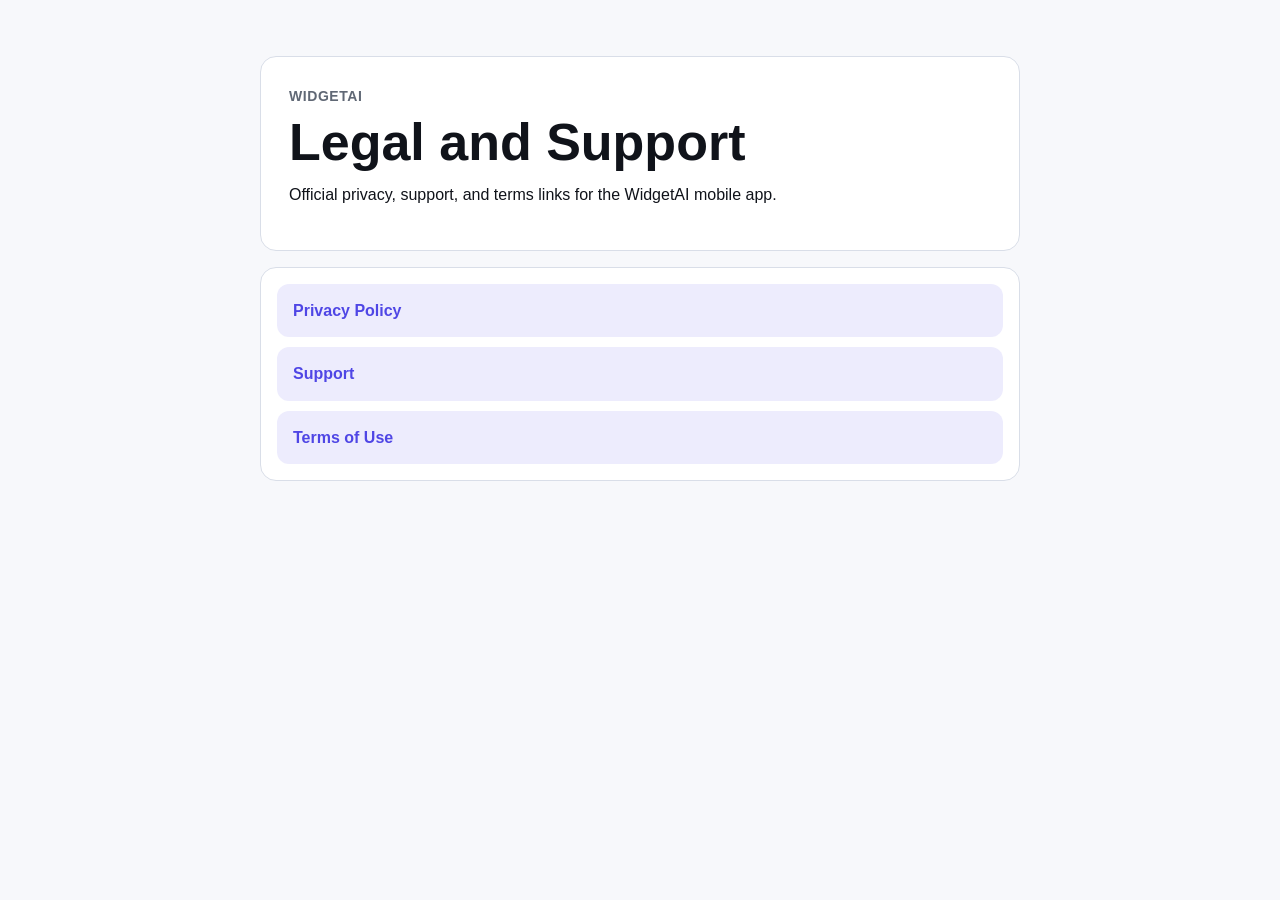
==== index.html @ e0d0bcb7 "Initial commit" ====
<!doctype html>
<html lang="en">
<head>
  <meta charset="utf-8">
  <meta name="viewport" content="width=device-width, initial-scale=1">
  <title>WidgetAI Legal</title>
  <link rel="stylesheet" href="styles.css">
</head>
<body>
  <main class="page">
    <section class="hero">
      <p class="eyebrow">WidgetAI</p>
      <h1>Legal and Support</h1>
      <p>Official privacy, support, and terms links for the WidgetAI mobile app.</p>
    </section>

    <nav class="links" aria-label="Legal pages">
      <a href="privacy.html">Privacy Policy</a>
      <a href="support.html">Support</a>
      <a href="terms.html">Terms of Use</a>
    </nav>
  </main>
</body>
</html>
---- styles.css ----
:root {
  color-scheme: light dark;
  --bg: #f7f8fb;
  --text: #10131a;
  --muted: #606875;
  --card: #ffffff;
  --line: #d9dee8;
  --accent: #4f46e5;
}

@media (prefers-color-scheme: dark) {
  :root {
    --bg: #0d1017;
    --text: #eef2ff;
    --muted: #a8b0c0;
    --card: #161b25;
    --line: #2a3140;
    --accent: #8b93ff;
  }
}

* {
  box-sizing: border-box;
}

body {
  margin: 0;
  background: var(--bg);
  color: var(--text);
  font-family: -apple-system, BlinkMacSystemFont, "Segoe UI", sans-serif;
  line-height: 1.6;
}

.page {
  width: min(760px, calc(100% - 32px));
  margin: 0 auto;
  padding: 56px 0;
}

.hero,
.links,
h2 + p {
  background: var(--card);
  border: 1px solid var(--line);
  border-radius: 16px;
}

.hero {
  padding: 28px;
}

.eyebrow,
.updated,
.back {
  color: var(--muted);
  font-size: 14px;
}

.eyebrow {
  margin: 0 0 8px;
  font-weight: 700;
  letter-spacing: .04em;
  text-transform: uppercase;
}

h1 {
  margin: 0 0 12px;
  font-size: clamp(32px, 6vw, 52px);
  line-height: 1.05;
}

h2 {
  margin: 28px 0 8px;
  font-size: 20px;
}

p {
  margin: 0 0 14px;
}

h2 + p {
  padding: 16px;
}

a {
  color: var(--accent);
  font-weight: 650;
}

.back {
  display: inline-block;
  margin-bottom: 24px;
  text-decoration: none;
}

.links {
  display: grid;
  gap: 10px;
  margin-top: 16px;
  padding: 16px;
}

.links a {
  display: block;
  padding: 14px 16px;
  border-radius: 12px;
  background: color-mix(in srgb, var(--accent) 10%, transparent);
  text-decoration: none;
}
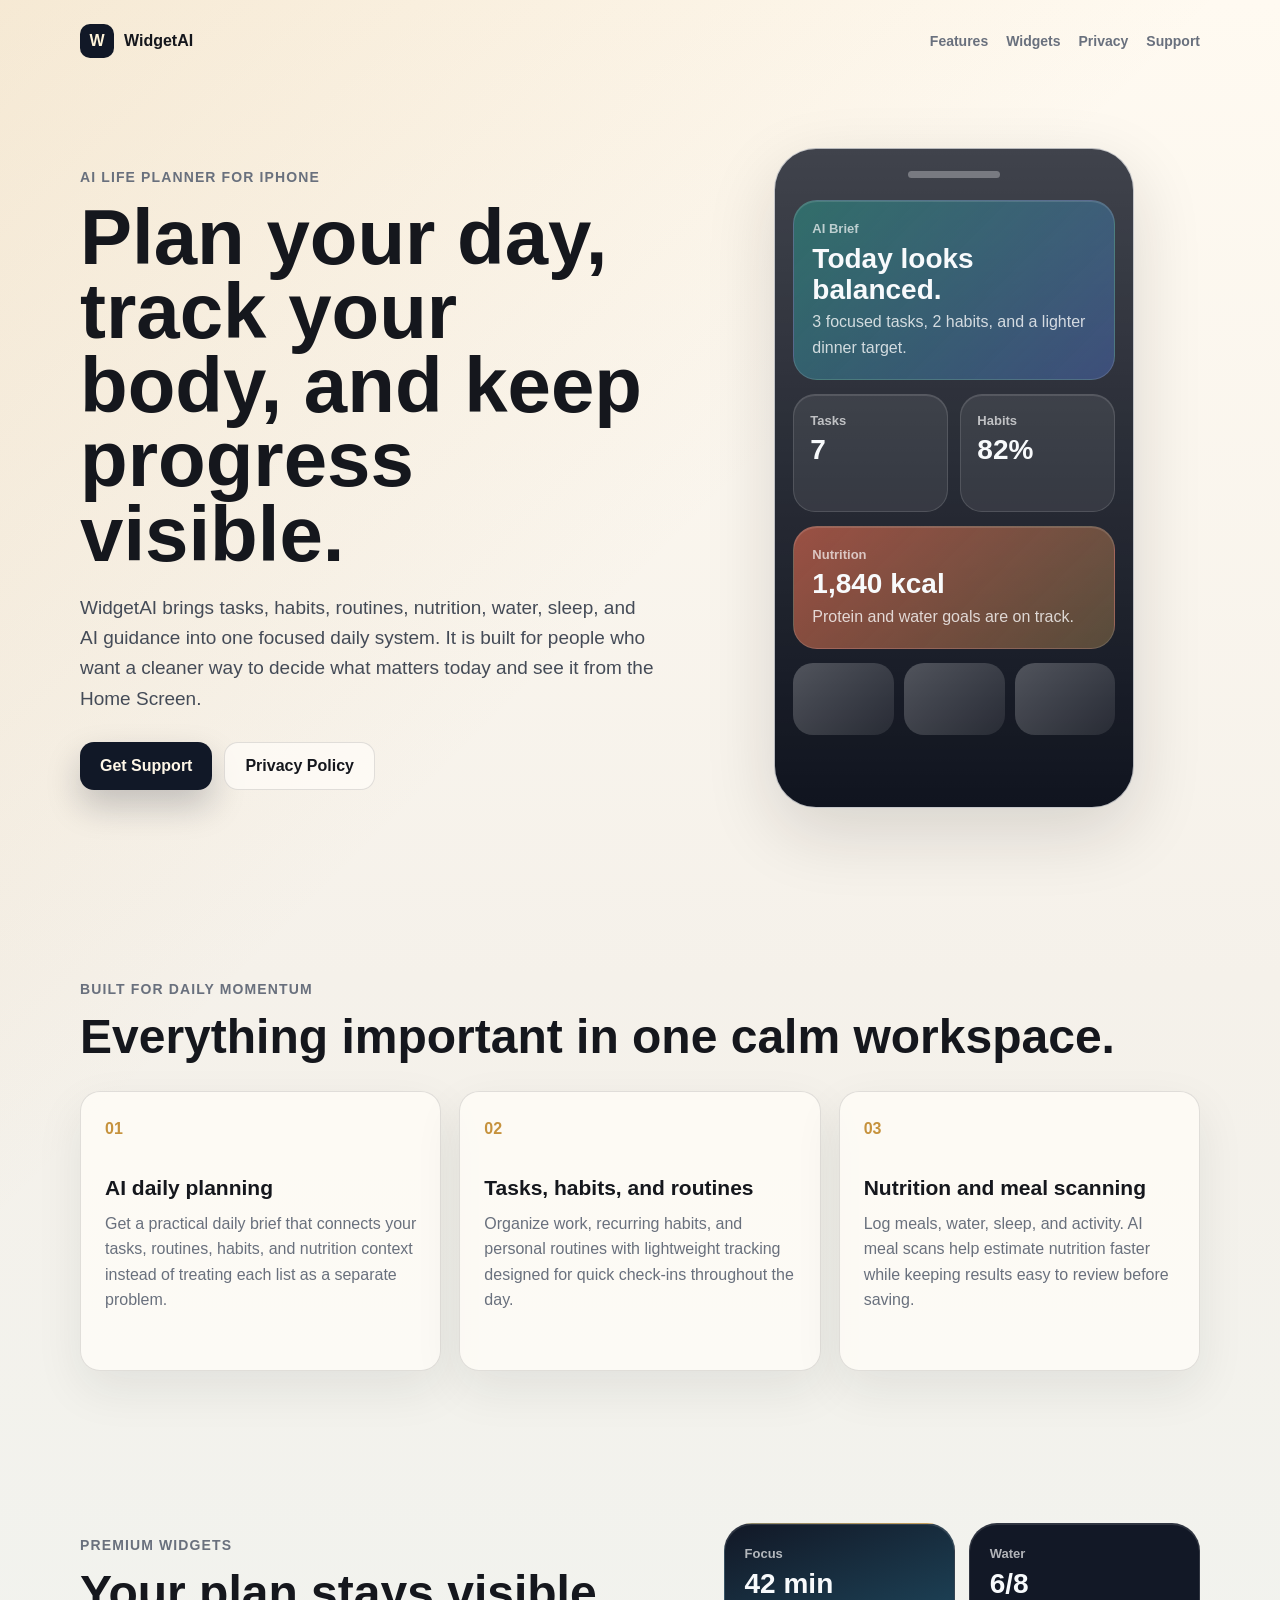
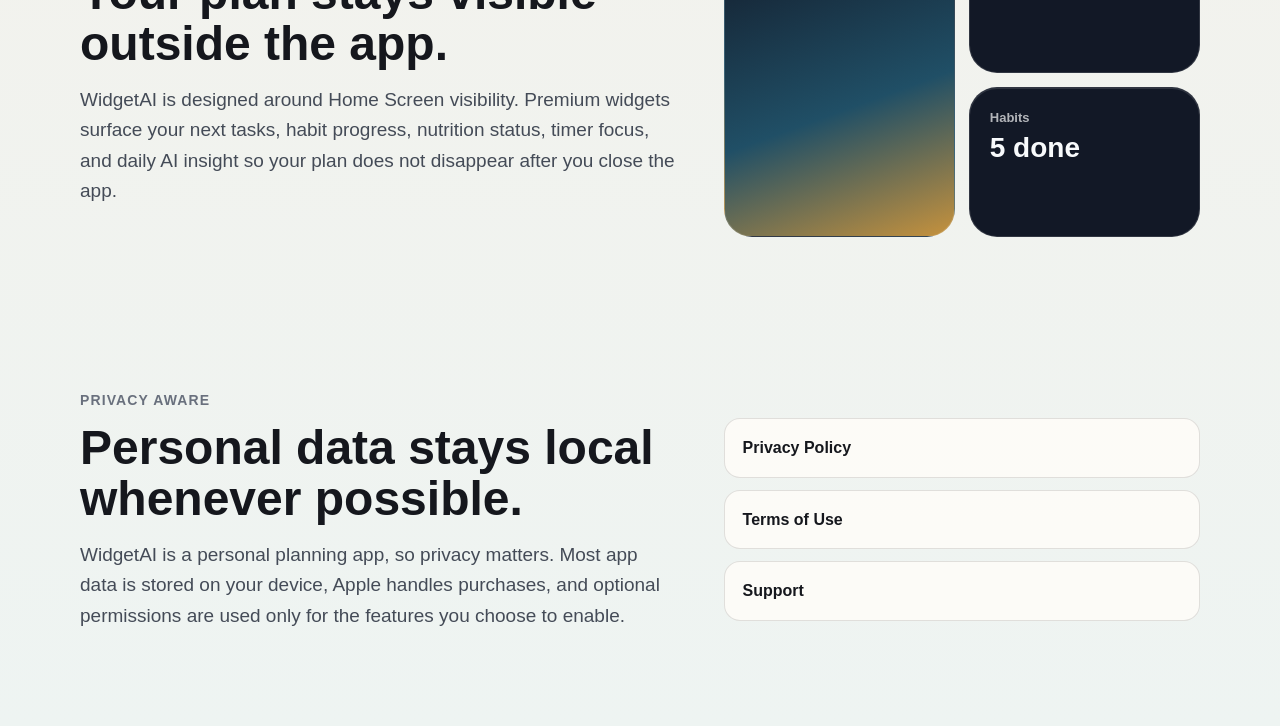
==== commit f8c8818a: "update" ====
--- a/index.html
+++ b/index.html
@@ -3,22 +3,124 @@
 <head>
   <meta charset="utf-8">
   <meta name="viewport" content="width=device-width, initial-scale=1">
-  <title>WidgetAI Legal</title>
+  <meta name="description" content="WidgetAI is an AI life planner for tasks, habits, nutrition, routines, and premium iOS widgets.">
+  <title>WidgetAI - AI Life Planner</title>
   <link rel="stylesheet" href="styles.css">
 </head>
 <body>
-  <main class="page">
-    <section class="hero">
-      <p class="eyebrow">WidgetAI</p>
-      <h1>Legal and Support</h1>
-      <p>Official privacy, support, and terms links for the WidgetAI mobile app.</p>
+  <header class="site-header">
+    <a class="brand" href="index.html" aria-label="WidgetAI home">
+      <span class="brand-mark">W</span>
+      <span>WidgetAI</span>
+    </a>
+    <nav class="top-nav" aria-label="Site pages">
+      <a href="#features">Features</a>
+      <a href="#widgets">Widgets</a>
+      <a href="privacy.html">Privacy</a>
+      <a href="support.html">Support</a>
+    </nav>
+  </header>
+
+  <main>
+    <section class="home-hero">
+      <div class="hero-copy">
+        <p class="eyebrow">AI Life Planner for iPhone</p>
+        <h1>Plan your day, track your body, and keep progress visible.</h1>
+        <p class="hero-lede">WidgetAI brings tasks, habits, routines, nutrition, water, sleep, and AI guidance into one focused daily system. It is built for people who want a cleaner way to decide what matters today and see it from the Home Screen.</p>
+        <div class="hero-actions" aria-label="Primary links">
+          <a class="button primary" href="support.html">Get Support</a>
+          <a class="button secondary" href="privacy.html">Privacy Policy</a>
+        </div>
+      </div>
+
+      <div class="phone-visual" aria-label="WidgetAI app preview">
+        <div class="phone-frame">
+          <div class="phone-top"></div>
+          <div class="app-panel ai-panel">
+            <span>AI Brief</span>
+            <strong>Today looks balanced.</strong>
+            <p>3 focused tasks, 2 habits, and a lighter dinner target.</p>
+          </div>
+          <div class="metric-grid">
+            <div>
+              <span>Tasks</span>
+              <strong>7</strong>
+            </div>
+            <div>
+              <span>Habits</span>
+              <strong>82%</strong>
+            </div>
+          </div>
+          <div class="app-panel meal-panel">
+            <span>Nutrition</span>
+            <strong>1,840 kcal</strong>
+            <p>Protein and water goals are on track.</p>
+          </div>
+          <div class="widget-strip">
+            <div></div>
+            <div></div>
+            <div></div>
+          </div>
+        </div>
+      </div>
     </section>
 
-    <nav class="links" aria-label="Legal pages">
-      <a href="privacy.html">Privacy Policy</a>
-      <a href="support.html">Support</a>
-      <a href="terms.html">Terms of Use</a>
-    </nav>
+    <section id="features" class="section">
+      <p class="eyebrow">Built for daily momentum</p>
+      <h2>Everything important in one calm workspace.</h2>
+      <div class="feature-grid">
+        <article class="feature-card">
+          <span>01</span>
+          <h3>AI daily planning</h3>
+          <p>Get a practical daily brief that connects your tasks, routines, habits, and nutrition context instead of treating each list as a separate problem.</p>
+        </article>
+        <article class="feature-card">
+          <span>02</span>
+          <h3>Tasks, habits, and routines</h3>
+          <p>Organize work, recurring habits, and personal routines with lightweight tracking designed for quick check-ins throughout the day.</p>
+        </article>
+        <article class="feature-card">
+          <span>03</span>
+          <h3>Nutrition and meal scanning</h3>
+          <p>Log meals, water, sleep, and activity. AI meal scans help estimate nutrition faster while keeping results easy to review before saving.</p>
+        </article>
+      </div>
+    </section>
+
+    <section id="widgets" class="section split-section">
+      <div>
+        <p class="eyebrow">Premium widgets</p>
+        <h2>Your plan stays visible outside the app.</h2>
+        <p class="section-copy">WidgetAI is designed around Home Screen visibility. Premium widgets surface your next tasks, habit progress, nutrition status, timer focus, and daily AI insight so your plan does not disappear after you close the app.</p>
+      </div>
+      <div class="widget-preview" aria-label="Widget examples">
+        <div class="mini-widget tall">
+          <span>Focus</span>
+          <strong>42 min</strong>
+        </div>
+        <div class="mini-widget">
+          <span>Water</span>
+          <strong>6/8</strong>
+        </div>
+        <div class="mini-widget">
+          <span>Habits</span>
+          <strong>5 done</strong>
+        </div>
+      </div>
+    </section>
+
+    <section class="section trust-section">
+      <div>
+        <p class="eyebrow">Privacy aware</p>
+        <h2>Personal data stays local whenever possible.</h2>
+        <p class="section-copy">WidgetAI is a personal planning app, so privacy matters. Most app data is stored on your device, Apple handles purchases, and optional permissions are used only for the features you choose to enable.</p>
+      </div>
+      <nav class="legal-links" aria-label="Legal pages">
+        <a href="privacy.html">Privacy Policy</a>
+        <a href="terms.html">Terms of Use</a>
+        <a href="support.html">Support</a>
+      </nav>
+    </section>
   </main>
 </body>
 </html>
--- a/styles.css
+++ b/styles.css
@@ -1,52 +1,100 @@
 :root {
-  color-scheme: light dark;
-  --bg: #f7f8fb;
-  --text: #10131a;
-  --muted: #606875;
-  --card: #ffffff;
-  --line: #d9dee8;
-  --accent: #4f46e5;
-}
-
-@media (prefers-color-scheme: dark) {
-  :root {
-    --bg: #0d1017;
-    --text: #eef2ff;
-    --muted: #a8b0c0;
-    --card: #161b25;
-    --line: #2a3140;
-    --accent: #8b93ff;
-  }
+  color-scheme: light;
+  --bg: #f5f1ea;
+  --surface: #fffdf8;
+  --surface-strong: #111827;
+  --text: #15171d;
+  --muted: #69707d;
+  --line: rgba(21, 23, 29, .12);
+  --gold: #c6923d;
+  --teal: #287a72;
+  --coral: #d85f45;
+  --blue: #3b63c7;
+  --shadow: 0 24px 70px rgba(28, 24, 18, .14);
 }
 
 * {
   box-sizing: border-box;
 }
 
+html {
+  scroll-behavior: smooth;
+}
+
 body {
   margin: 0;
-  background: var(--bg);
+  background:
+    linear-gradient(135deg, rgba(198, 146, 61, .16), transparent 34%),
+    linear-gradient(180deg, #fffaf1 0%, var(--bg) 42%, #eef4f2 100%);
   color: var(--text);
   font-family: -apple-system, BlinkMacSystemFont, "Segoe UI", sans-serif;
   line-height: 1.6;
 }
 
-.page {
-  width: min(760px, calc(100% - 32px));
+a {
+  color: var(--teal);
+  font-weight: 700;
+}
+
+.site-header {
+  display: flex;
+  align-items: center;
+  justify-content: space-between;
+  gap: 20px;
+  width: min(1120px, calc(100% - 32px));
   margin: 0 auto;
-  padding: 56px 0;
-}
-
-.hero,
-.links,
-h2 + p {
-  background: var(--card);
-  border: 1px solid var(--line);
-  border-radius: 16px;
-}
-
-.hero {
-  padding: 28px;
+  padding: 24px 0;
+}
+
+.brand {
+  display: inline-flex;
+  align-items: center;
+  gap: 10px;
+  color: var(--text);
+  text-decoration: none;
+}
+
+.brand-mark {
+  display: grid;
+  width: 34px;
+  height: 34px;
+  place-items: center;
+  border-radius: 10px;
+  background: var(--surface-strong);
+  color: #fff4da;
+  font-weight: 800;
+}
+
+.top-nav {
+  display: flex;
+  align-items: center;
+  gap: 18px;
+  flex-wrap: wrap;
+}
+
+.top-nav a {
+  color: var(--muted);
+  font-size: 14px;
+  text-decoration: none;
+}
+
+main {
+  overflow: hidden;
+}
+
+.home-hero {
+  display: grid;
+  grid-template-columns: minmax(0, 1.08fr) minmax(320px, .92fr);
+  align-items: center;
+  gap: 52px;
+  width: min(1120px, calc(100% - 32px));
+  min-height: calc(100vh - 82px);
+  margin: 0 auto;
+  padding: 42px 0 70px;
+}
+
+.hero-copy {
+  max-width: 680px;
 }
 
 .eyebrow,
@@ -57,53 +105,358 @@
 }
 
 .eyebrow {
-  margin: 0 0 8px;
+  margin: 0 0 12px;
+  font-weight: 800;
+  letter-spacing: .08em;
+  text-transform: uppercase;
+}
+
+h1,
+h2,
+h3,
+p {
+  margin-top: 0;
+}
+
+h1 {
+  max-width: 760px;
+  margin-bottom: 22px;
+  font-size: clamp(44px, 7vw, 78px);
+  line-height: .95;
+  letter-spacing: 0;
+}
+
+h2 {
+  margin-bottom: 16px;
+  font-size: clamp(30px, 4vw, 48px);
+  line-height: 1.05;
+  letter-spacing: 0;
+}
+
+h3 {
+  margin-bottom: 10px;
+  font-size: 21px;
+  line-height: 1.2;
+}
+
+.hero-lede,
+.section-copy {
+  color: #444b57;
+  font-size: 19px;
+}
+
+.hero-lede {
+  max-width: 640px;
+  margin-bottom: 28px;
+}
+
+.hero-actions {
+  display: flex;
+  gap: 12px;
+  flex-wrap: wrap;
+}
+
+.button {
+  display: inline-flex;
+  align-items: center;
+  justify-content: center;
+  min-height: 48px;
+  padding: 0 20px;
+  border-radius: 14px;
+  text-decoration: none;
+}
+
+.button.primary {
+  background: var(--surface-strong);
+  color: #fff7e8;
+  box-shadow: 0 16px 34px rgba(17, 24, 39, .22);
+}
+
+.button.secondary {
+  border: 1px solid var(--line);
+  background: rgba(255, 253, 248, .72);
+  color: var(--text);
+}
+
+.phone-visual {
+  display: flex;
+  justify-content: center;
+  padding: 24px 0;
+}
+
+.phone-frame {
+  width: min(100%, 360px);
+  min-height: 660px;
+  padding: 18px;
+  border: 1px solid rgba(255, 255, 255, .7);
+  border-radius: 42px;
+  background:
+    linear-gradient(180deg, rgba(255, 255, 255, .2), transparent),
+    #10141f;
+  box-shadow: var(--shadow);
+}
+
+.phone-top {
+  width: 92px;
+  height: 7px;
+  margin: 4px auto 22px;
+  border-radius: 999px;
+  background: rgba(255, 255, 255, .3);
+}
+
+.app-panel,
+.metric-grid > div,
+.mini-widget {
+  border: 1px solid rgba(255, 255, 255, .13);
+  background: rgba(255, 255, 255, .08);
+  color: #f8fafc;
+  box-shadow: inset 0 1px 0 rgba(255, 255, 255, .12);
+}
+
+.app-panel {
+  margin-bottom: 14px;
+  padding: 18px;
+  border-radius: 24px;
+}
+
+.ai-panel {
+  background:
+    linear-gradient(135deg, rgba(40, 122, 114, .72), rgba(59, 99, 199, .38)),
+    rgba(255, 255, 255, .08);
+}
+
+.meal-panel {
+  background:
+    linear-gradient(135deg, rgba(216, 95, 69, .62), rgba(198, 146, 61, .28)),
+    rgba(255, 255, 255, .08);
+}
+
+.app-panel span,
+.metric-grid span,
+.mini-widget span {
+  display: block;
+  color: rgba(255, 255, 255, .68);
+  font-size: 13px;
   font-weight: 700;
-  letter-spacing: .04em;
-  text-transform: uppercase;
-}
-
-h1 {
-  margin: 0 0 12px;
-  font-size: clamp(32px, 6vw, 52px);
-  line-height: 1.05;
-}
-
-h2 {
-  margin: 28px 0 8px;
-  font-size: 20px;
-}
-
-p {
-  margin: 0 0 14px;
-}
-
-h2 + p {
+}
+
+.app-panel strong,
+.metric-grid strong,
+.mini-widget strong {
+  display: block;
+  margin: 4px 0;
+  font-size: 28px;
+  line-height: 1.1;
+}
+
+.app-panel p {
+  margin-bottom: 0;
+  color: rgba(255, 255, 255, .78);
+}
+
+.metric-grid {
+  display: grid;
+  grid-template-columns: 1fr 1fr;
+  gap: 12px;
+  margin-bottom: 14px;
+}
+
+.metric-grid > div {
+  min-height: 118px;
   padding: 16px;
-}
-
-a {
-  color: var(--accent);
-  font-weight: 650;
-}
-
-.back {
-  display: inline-block;
-  margin-bottom: 24px;
-  text-decoration: none;
-}
-
-.links {
-  display: grid;
+  border-radius: 22px;
+}
+
+.widget-strip {
+  display: grid;
+  grid-template-columns: 1fr 1fr 1fr;
   gap: 10px;
-  margin-top: 16px;
-  padding: 16px;
-}
-
+}
+
+.widget-strip div {
+  height: 72px;
+  border-radius: 20px;
+  background: linear-gradient(135deg, rgba(255, 255, 255, .24), rgba(255, 255, 255, .08));
+}
+
+.section {
+  width: min(1120px, calc(100% - 32px));
+  margin: 0 auto;
+  padding: 76px 0;
+}
+
+.feature-grid {
+  display: grid;
+  grid-template-columns: repeat(3, 1fr);
+  gap: 18px;
+  margin-top: 28px;
+}
+
+.feature-card {
+  min-height: 280px;
+  padding: 24px;
+  border: 1px solid var(--line);
+  border-radius: 20px;
+  background: rgba(255, 253, 248, .76);
+  box-shadow: 0 18px 48px rgba(31, 37, 44, .08);
+}
+
+.feature-card span {
+  display: inline-flex;
+  margin-bottom: 34px;
+  color: var(--gold);
+  font-weight: 900;
+}
+
+.feature-card p {
+  color: var(--muted);
+  margin-bottom: 0;
+}
+
+.split-section,
+.trust-section {
+  display: grid;
+  grid-template-columns: minmax(0, 1fr) minmax(300px, .8fr);
+  align-items: center;
+  gap: 48px;
+}
+
+.widget-preview {
+  display: grid;
+  grid-template-columns: 1fr 1fr;
+  gap: 14px;
+}
+
+.mini-widget {
+  min-height: 150px;
+  padding: 20px;
+  border-radius: 28px;
+  background: #121826;
+}
+
+.mini-widget.tall {
+  grid-row: span 2;
+  min-height: 314px;
+  background: linear-gradient(160deg, #121826, #204f66 58%, #c6923d);
+}
+
+.legal-links {
+  display: grid;
+  gap: 12px;
+}
+
+.legal-links a,
 .links a {
   display: block;
-  padding: 14px 16px;
-  border-radius: 12px;
-  background: color-mix(in srgb, var(--accent) 10%, transparent);
+  padding: 16px 18px;
+  border: 1px solid var(--line);
+  border-radius: 16px;
+  background: rgba(255, 253, 248, .82);
+  color: var(--text);
   text-decoration: none;
 }
+
+.page {
+  width: min(780px, calc(100% - 32px));
+  margin: 0 auto;
+  padding: 58px 0;
+}
+
+.page h1 {
+  font-size: clamp(38px, 7vw, 58px);
+  line-height: 1;
+}
+
+.page h2 {
+  margin: 30px 0 10px;
+  font-size: 22px;
+}
+
+.page p {
+  margin-bottom: 14px;
+}
+
+.page h2 + p,
+.links {
+  border: 1px solid var(--line);
+  border-radius: 18px;
+  background: rgba(255, 253, 248, .84);
+  box-shadow: 0 16px 42px rgba(31, 37, 44, .07);
+}
+
+.page h2 + p {
+  padding: 18px;
+}
+
+.back {
+  display: inline-flex;
+  margin-bottom: 24px;
+  color: var(--muted);
+  text-decoration: none;
+}
+
+.links {
+  display: grid;
+  gap: 10px;
+  margin-top: 18px;
+  padding: 16px;
+}
+
+@media (max-width: 860px) {
+  .site-header {
+    align-items: flex-start;
+    flex-direction: column;
+  }
+
+  .home-hero,
+  .split-section,
+  .trust-section {
+    grid-template-columns: 1fr;
+  }
+
+  .home-hero {
+    min-height: auto;
+    padding-top: 28px;
+  }
+
+  .feature-grid {
+    grid-template-columns: 1fr;
+  }
+
+  .phone-frame {
+    min-height: 590px;
+  }
+}
+
+@media (max-width: 520px) {
+  .top-nav {
+    gap: 12px;
+  }
+
+  h1 {
+    font-size: 42px;
+  }
+
+  .hero-lede,
+  .section-copy {
+    font-size: 17px;
+  }
+
+  .hero-actions,
+  .button {
+    width: 100%;
+  }
+
+  .phone-frame {
+    border-radius: 34px;
+  }
+
+  .widget-preview {
+    grid-template-columns: 1fr;
+  }
+
+  .mini-widget.tall {
+    grid-row: auto;
+    min-height: 180px;
+  }
+}
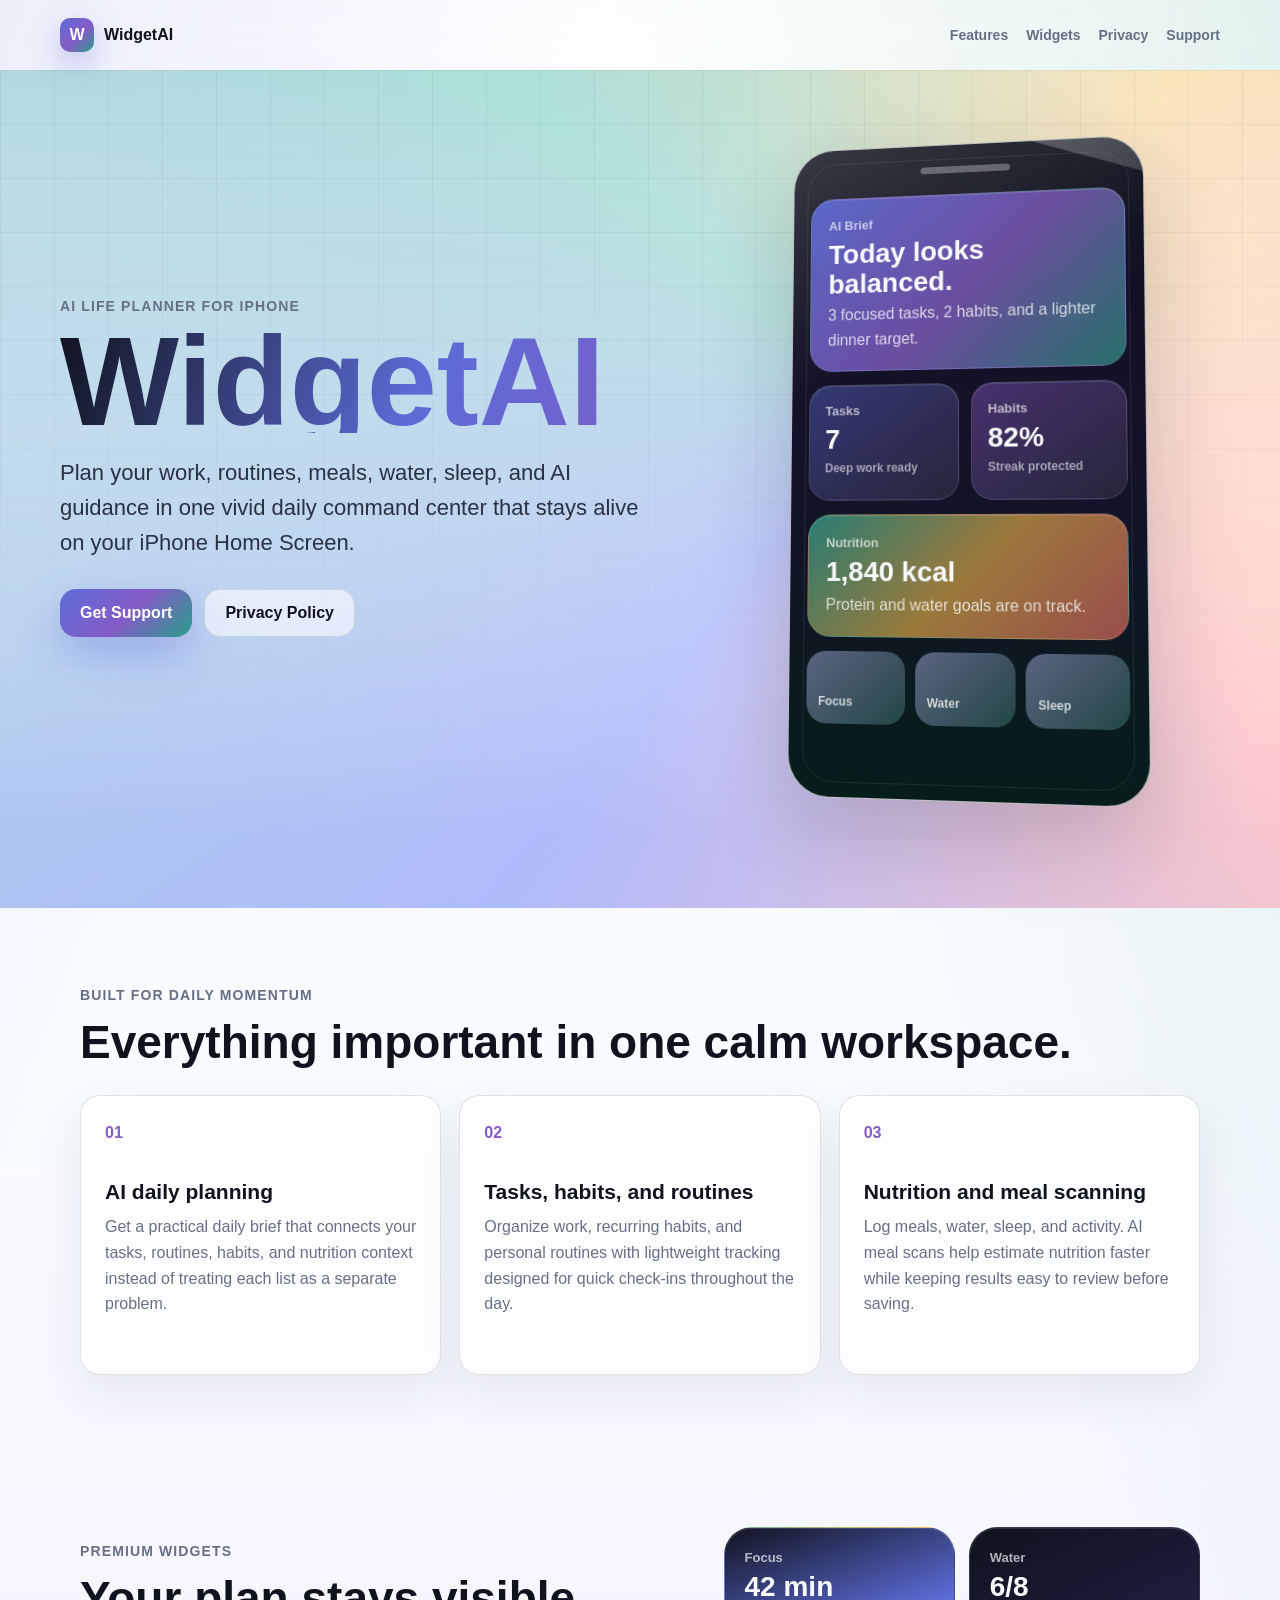
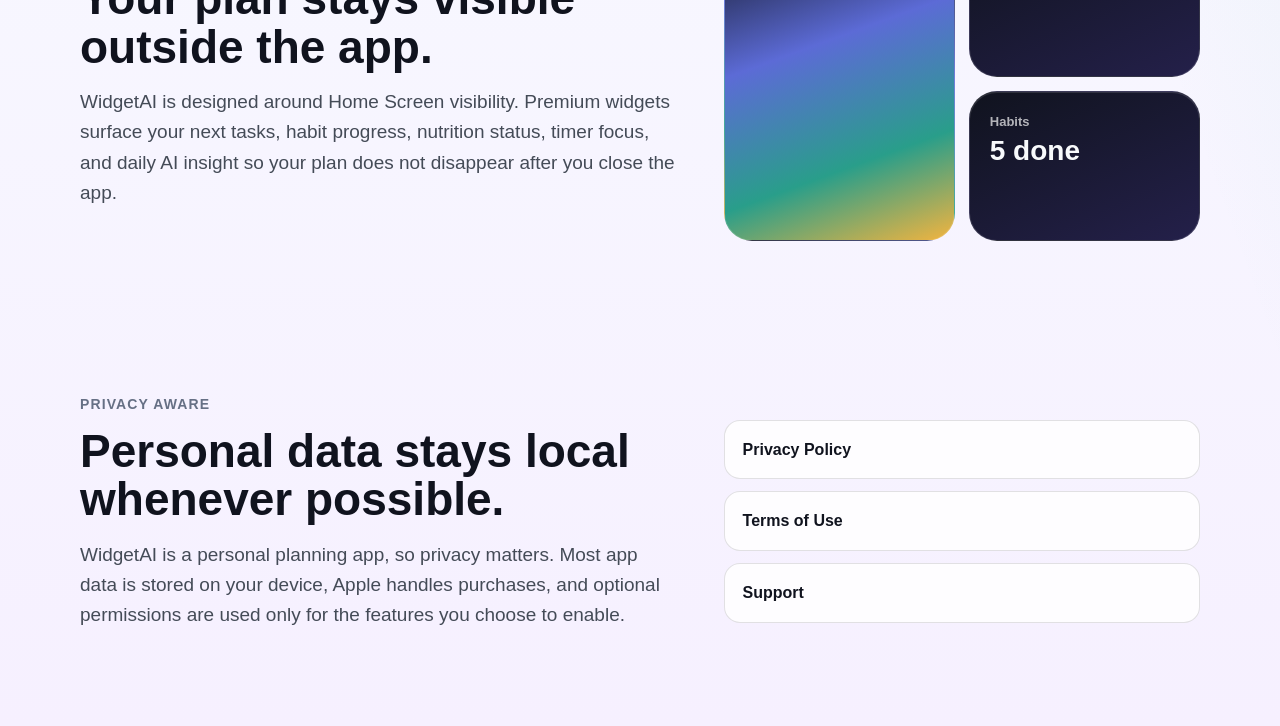
==== commit 528204a1: "Update hero copy and revamp site styles Refreshed the landing copy (simplified H1 to “WidgetAI” and " ====
--- a/index.html
+++ b/index.html
@@ -25,8 +25,8 @@
     <section class="home-hero">
       <div class="hero-copy">
         <p class="eyebrow">AI Life Planner for iPhone</p>
-        <h1>Plan your day, track your body, and keep progress visible.</h1>
-        <p class="hero-lede">WidgetAI brings tasks, habits, routines, nutrition, water, sleep, and AI guidance into one focused daily system. It is built for people who want a cleaner way to decide what matters today and see it from the Home Screen.</p>
+        <h1>WidgetAI</h1>
+        <p class="hero-lede">Plan your work, routines, meals, water, sleep, and AI guidance in one vivid daily command center that stays alive on your iPhone Home Screen.</p>
         <div class="hero-actions" aria-label="Primary links">
           <a class="button primary" href="support.html">Get Support</a>
           <a class="button secondary" href="privacy.html">Privacy Policy</a>
@@ -45,10 +45,12 @@
             <div>
               <span>Tasks</span>
               <strong>7</strong>
+              <small>Deep work ready</small>
             </div>
             <div>
               <span>Habits</span>
               <strong>82%</strong>
+              <small>Streak protected</small>
             </div>
           </div>
           <div class="app-panel meal-panel">
@@ -57,9 +59,9 @@
             <p>Protein and water goals are on track.</p>
           </div>
           <div class="widget-strip">
-            <div></div>
-            <div></div>
-            <div></div>
+            <div><span>Focus</span></div>
+            <div><span>Water</span></div>
+            <div><span>Sleep</span></div>
           </div>
         </div>
       </div>
--- a/styles.css
+++ b/styles.css
@@ -1,16 +1,17 @@
 :root {
   color-scheme: light;
-  --bg: #f5f1ea;
-  --surface: #fffdf8;
-  --surface-strong: #111827;
-  --text: #15171d;
-  --muted: #69707d;
-  --line: rgba(21, 23, 29, .12);
-  --gold: #c6923d;
-  --teal: #287a72;
-  --coral: #d85f45;
-  --blue: #3b63c7;
-  --shadow: 0 24px 70px rgba(28, 24, 18, .14);
+  --bg: #f8fbff;
+  --surface: #ffffff;
+  --surface-strong: #0b1020;
+  --text: #10131e;
+  --muted: #667085;
+  --line: rgba(16, 19, 30, .12);
+  --work: #5c6bd6;
+  --routine: #855cc7;
+  --nutrition: #299e8a;
+  --solar: #f3b43f;
+  --coral: #ff6b5f;
+  --shadow: 0 28px 90px rgba(16, 19, 30, .2);
 }
 
 * {
@@ -24,26 +25,31 @@
 body {
   margin: 0;
   background:
-    linear-gradient(135deg, rgba(198, 146, 61, .16), transparent 34%),
-    linear-gradient(180deg, #fffaf1 0%, var(--bg) 42%, #eef4f2 100%);
+    linear-gradient(120deg, rgba(92, 107, 214, .11), transparent 26%),
+    linear-gradient(250deg, rgba(41, 158, 138, .13), transparent 34%),
+    linear-gradient(180deg, #ffffff 0%, var(--bg) 46%, #f6f0ff 100%);
   color: var(--text);
   font-family: -apple-system, BlinkMacSystemFont, "Segoe UI", sans-serif;
   line-height: 1.6;
 }
 
 a {
-  color: var(--teal);
+  color: var(--nutrition);
   font-weight: 700;
 }
 
 .site-header {
+  position: sticky;
+  top: 0;
+  z-index: 20;
   display: flex;
   align-items: center;
   justify-content: space-between;
   gap: 20px;
-  width: min(1120px, calc(100% - 32px));
+  width: min(1160px, calc(100% - 32px));
   margin: 0 auto;
-  padding: 24px 0;
+  padding: 18px 0;
+  backdrop-filter: blur(18px);
 }
 
 .brand {
@@ -60,9 +66,10 @@
   height: 34px;
   place-items: center;
   border-radius: 10px;
-  background: var(--surface-strong);
-  color: #fff4da;
+  background: linear-gradient(135deg, var(--work), var(--routine) 55%, var(--nutrition));
+  color: #fff;
   font-weight: 800;
+  box-shadow: 0 12px 30px rgba(92, 107, 214, .35);
 }
 
 .top-nav {
@@ -76,6 +83,12 @@
   color: var(--muted);
   font-size: 14px;
   text-decoration: none;
+  transition: color .2s ease, transform .2s ease;
+}
+
+.top-nav a:hover {
+  color: var(--text);
+  transform: translateY(-1px);
 }
 
 main {
@@ -83,18 +96,49 @@
 }
 
 .home-hero {
+  position: relative;
   display: grid;
   grid-template-columns: minmax(0, 1.08fr) minmax(320px, .92fr);
   align-items: center;
   gap: 52px;
-  width: min(1120px, calc(100% - 32px));
-  min-height: calc(100vh - 82px);
+  width: 100%;
+  min-height: calc(100vh - 70px);
+  min-height: calc(100svh - 70px);
   margin: 0 auto;
-  padding: 42px 0 70px;
+  padding: 42px max(16px, calc((100% - 1160px) / 2)) 88px;
+  isolation: isolate;
+}
+
+.home-hero::before,
+.home-hero::after {
+  position: absolute;
+  inset: 0;
+  z-index: -1;
+  content: "";
+}
+
+.home-hero::before {
+  background:
+    conic-gradient(from 130deg at 70% 40%, rgba(255, 107, 95, .32), rgba(92, 107, 214, .44), rgba(41, 158, 138, .36), rgba(243, 180, 63, .32), rgba(255, 107, 95, .32)),
+    linear-gradient(135deg, #ffffff 0%, #f9fbff 38%, #f1f7ff 100%);
+  animation: heroColorFlow 12s ease-in-out infinite alternate;
+  filter: saturate(1.28);
+}
+
+.home-hero::after {
+  background:
+    linear-gradient(rgba(16, 19, 30, .055) 1px, transparent 1px),
+    linear-gradient(90deg, rgba(16, 19, 30, .055) 1px, transparent 1px),
+    linear-gradient(180deg, rgba(255, 255, 255, .08), rgba(255, 255, 255, .92) 86%);
+  background-size: 54px 54px, 54px 54px, 100% 100%;
+  -webkit-mask-image: linear-gradient(180deg, #000 0%, transparent 92%);
+  mask-image: linear-gradient(180deg, #000 0%, transparent 92%);
+  animation: gridDrift 18s linear infinite;
 }
 
 .hero-copy {
   max-width: 680px;
+  animation: riseIn .75s ease both;
 }
 
 .eyebrow,
@@ -121,14 +165,20 @@
 h1 {
   max-width: 760px;
   margin-bottom: 22px;
-  font-size: clamp(44px, 7vw, 78px);
-  line-height: .95;
+  color: transparent;
+  font-size: 126px;
+  line-height: .82;
   letter-spacing: 0;
+  background: linear-gradient(110deg, #10131e 0%, var(--work) 28%, var(--routine) 53%, var(--nutrition) 76%, #10131e 100%);
+  background-size: 220% 100%;
+  -webkit-background-clip: text;
+  background-clip: text;
+  animation: headlineGlow 7s ease-in-out infinite;
 }
 
 h2 {
   margin-bottom: 16px;
-  font-size: clamp(30px, 4vw, 48px);
+  font-size: 46px;
   line-height: 1.05;
   letter-spacing: 0;
 }
@@ -148,6 +198,8 @@
 .hero-lede {
   max-width: 640px;
   margin-bottom: 28px;
+  color: #293142;
+  font-size: 22px;
 }
 
 .hero-actions {
@@ -162,38 +214,70 @@
   justify-content: center;
   min-height: 48px;
   padding: 0 20px;
-  border-radius: 14px;
+  border-radius: 16px;
   text-decoration: none;
+  transition: transform .22s ease, box-shadow .22s ease, border-color .22s ease;
+}
+
+.button:hover {
+  transform: translateY(-2px);
 }
 
 .button.primary {
-  background: var(--surface-strong);
-  color: #fff7e8;
-  box-shadow: 0 16px 34px rgba(17, 24, 39, .22);
+  background: linear-gradient(135deg, var(--work), var(--routine) 52%, var(--nutrition));
+  color: #fff;
+  box-shadow: 0 18px 42px rgba(92, 107, 214, .35);
 }
 
 .button.secondary {
   border: 1px solid var(--line);
-  background: rgba(255, 253, 248, .72);
+  background: rgba(255, 255, 255, .58);
   color: var(--text);
+  backdrop-filter: blur(16px);
 }
 
 .phone-visual {
   display: flex;
   justify-content: center;
   padding: 24px 0;
+  perspective: 1100px;
+  animation: riseIn .8s .1s ease both;
 }
 
 .phone-frame {
+  position: relative;
+  overflow: hidden;
   width: min(100%, 360px);
   min-height: 660px;
   padding: 18px;
   border: 1px solid rgba(255, 255, 255, .7);
   border-radius: 42px;
   background:
-    linear-gradient(180deg, rgba(255, 255, 255, .2), transparent),
-    #10141f;
+    linear-gradient(155deg, rgba(255, 255, 255, .16), transparent 32%),
+    linear-gradient(180deg, #10131e, #15112a 46%, #071d1b);
   box-shadow: var(--shadow);
+  transform: rotateX(4deg) rotateY(-8deg);
+  animation: phoneFloat 6s ease-in-out infinite;
+}
+
+.phone-frame::before {
+  position: absolute;
+  inset: -42% -80% auto auto;
+  width: 210%;
+  height: 42%;
+  background: linear-gradient(100deg, transparent, rgba(255, 255, 255, .28), transparent);
+  content: "";
+  transform: rotate(18deg);
+  animation: screenSweep 5.5s ease-in-out infinite;
+}
+
+.phone-frame::after {
+  position: absolute;
+  inset: 14px;
+  border: 1px solid rgba(255, 255, 255, .08);
+  border-radius: 32px;
+  pointer-events: none;
+  content: "";
 }
 
 .phone-top {
@@ -208,27 +292,31 @@
 .metric-grid > div,
 .mini-widget {
   border: 1px solid rgba(255, 255, 255, .13);
-  background: rgba(255, 255, 255, .08);
+  background: rgba(255, 255, 255, .1);
   color: #f8fafc;
   box-shadow: inset 0 1px 0 rgba(255, 255, 255, .12);
+  backdrop-filter: blur(18px);
 }
 
 .app-panel {
+  position: relative;
   margin-bottom: 14px;
   padding: 18px;
   border-radius: 24px;
+  animation: cardFloat 5s ease-in-out infinite;
 }
 
 .ai-panel {
   background:
-    linear-gradient(135deg, rgba(40, 122, 114, .72), rgba(59, 99, 199, .38)),
+    linear-gradient(135deg, rgba(92, 107, 214, .9), rgba(133, 92, 199, .72) 52%, rgba(41, 158, 138, .62)),
     rgba(255, 255, 255, .08);
 }
 
 .meal-panel {
   background:
-    linear-gradient(135deg, rgba(216, 95, 69, .62), rgba(198, 146, 61, .28)),
+    linear-gradient(135deg, rgba(41, 158, 138, .72), rgba(243, 180, 63, .58), rgba(255, 107, 95, .54)),
     rgba(255, 255, 255, .08);
+  animation-delay: -.8s;
 }
 
 .app-panel span,
@@ -265,6 +353,23 @@
   min-height: 118px;
   padding: 16px;
   border-radius: 22px;
+  animation: cardFloat 5s ease-in-out infinite;
+}
+
+.metric-grid > div:first-child {
+  background: linear-gradient(145deg, rgba(92, 107, 214, .44), rgba(255, 255, 255, .08));
+}
+
+.metric-grid > div:last-child {
+  background: linear-gradient(145deg, rgba(133, 92, 199, .44), rgba(255, 255, 255, .08));
+  animation-delay: -.45s;
+}
+
+.metric-grid small {
+  display: block;
+  color: rgba(255, 255, 255, .58);
+  font-size: 12px;
+  font-weight: 700;
 }
 
 .widget-strip {
@@ -274,9 +379,26 @@
 }
 
 .widget-strip div {
+  display: flex;
+  align-items: flex-end;
   height: 72px;
+  padding: 12px;
   border-radius: 20px;
-  background: linear-gradient(135deg, rgba(255, 255, 255, .24), rgba(255, 255, 255, .08));
+  background:
+    linear-gradient(135deg, rgba(255, 255, 255, .26), rgba(255, 255, 255, .08)),
+    linear-gradient(135deg, rgba(92, 107, 214, .28), rgba(41, 158, 138, .22));
+  color: rgba(255, 255, 255, .76);
+  font-size: 12px;
+  font-weight: 800;
+  animation: tilePulse 3.8s ease-in-out infinite;
+}
+
+.widget-strip div:nth-child(2) {
+  animation-delay: -.7s;
+}
+
+.widget-strip div:nth-child(3) {
+  animation-delay: -1.4s;
 }
 
 .section {
@@ -297,14 +419,21 @@
   padding: 24px;
   border: 1px solid var(--line);
   border-radius: 20px;
-  background: rgba(255, 253, 248, .76);
+  background: rgba(255, 255, 255, .78);
   box-shadow: 0 18px 48px rgba(31, 37, 44, .08);
+  transition: transform .24s ease, box-shadow .24s ease, border-color .24s ease;
+}
+
+.feature-card:hover {
+  border-color: rgba(92, 107, 214, .24);
+  box-shadow: 0 24px 70px rgba(92, 107, 214, .16);
+  transform: translateY(-6px);
 }
 
 .feature-card span {
   display: inline-flex;
   margin-bottom: 34px;
-  color: var(--gold);
+  color: var(--routine);
   font-weight: 900;
 }
 
@@ -331,13 +460,15 @@
   min-height: 150px;
   padding: 20px;
   border-radius: 28px;
-  background: #121826;
+  background: linear-gradient(155deg, #10131e, #24204a);
+  animation: cardFloat 5.5s ease-in-out infinite;
 }
 
 .mini-widget.tall {
   grid-row: span 2;
   min-height: 314px;
-  background: linear-gradient(160deg, #121826, #204f66 58%, #c6923d);
+  background: linear-gradient(160deg, #10131e, var(--work) 38%, var(--nutrition) 72%, var(--solar));
+  animation-delay: -.6s;
 }
 
 .legal-links {
@@ -351,7 +482,7 @@
   padding: 16px 18px;
   border: 1px solid var(--line);
   border-radius: 16px;
-  background: rgba(255, 253, 248, .82);
+  background: rgba(255, 255, 255, .82);
   color: var(--text);
   text-decoration: none;
 }
@@ -363,8 +494,13 @@
 }
 
 .page h1 {
-  font-size: clamp(38px, 7vw, 58px);
+  color: var(--text);
+  font-size: 58px;
   line-height: 1;
+  background: none;
+  -webkit-background-clip: initial;
+  background-clip: initial;
+  animation: none;
 }
 
 .page h2 {
@@ -380,7 +516,7 @@
 .links {
   border: 1px solid var(--line);
   border-radius: 18px;
-  background: rgba(255, 253, 248, .84);
+  background: rgba(255, 255, 255, .84);
   box-shadow: 0 16px 42px rgba(31, 37, 44, .07);
 }
 
@@ -402,6 +538,90 @@
   padding: 16px;
 }
 
+@keyframes heroColorFlow {
+  from {
+    filter: hue-rotate(0deg) saturate(1.18);
+    transform: scale(1);
+  }
+  to {
+    filter: hue-rotate(16deg) saturate(1.34);
+    transform: scale(1.03);
+  }
+}
+
+@keyframes gridDrift {
+  from {
+    background-position: 0 0, 0 0, 0 0;
+  }
+  to {
+    background-position: 54px 54px, 54px 54px, 0 0;
+  }
+}
+
+@keyframes headlineGlow {
+  0%,
+  100% {
+    background-position: 0% 50%;
+  }
+  50% {
+    background-position: 100% 50%;
+  }
+}
+
+@keyframes riseIn {
+  from {
+    opacity: 0;
+    transform: translateY(18px);
+  }
+  to {
+    opacity: 1;
+    transform: translateY(0);
+  }
+}
+
+@keyframes phoneFloat {
+  0%,
+  100% {
+    transform: rotateX(4deg) rotateY(-8deg) translateY(0);
+  }
+  50% {
+    transform: rotateX(2deg) rotateY(-4deg) translateY(-16px);
+  }
+}
+
+@keyframes screenSweep {
+  0%,
+  42% {
+    transform: translateX(-18%) rotate(18deg);
+  }
+  70%,
+  100% {
+    transform: translateX(34%) rotate(18deg);
+  }
+}
+
+@keyframes cardFloat {
+  0%,
+  100% {
+    transform: translateY(0);
+  }
+  50% {
+    transform: translateY(-6px);
+  }
+}
+
+@keyframes tilePulse {
+  0%,
+  100% {
+    opacity: .68;
+    transform: translateY(0);
+  }
+  50% {
+    opacity: 1;
+    transform: translateY(-4px);
+  }
+}
+
 @media (max-width: 860px) {
   .site-header {
     align-items: flex-start;
@@ -419,12 +639,21 @@
     padding-top: 28px;
   }
 
+  h1 {
+    font-size: 78px;
+  }
+
+  h2 {
+    font-size: 38px;
+  }
+
   .feature-grid {
     grid-template-columns: 1fr;
   }
 
   .phone-frame {
     min-height: 590px;
+    transform: none;
   }
 }
 
@@ -434,7 +663,12 @@
   }
 
   h1 {
-    font-size: 42px;
+    font-size: 56px;
+  }
+
+  h2,
+  .page h1 {
+    font-size: 34px;
   }
 
   .hero-lede,
@@ -448,6 +682,7 @@
   }
 
   .phone-frame {
+    min-height: 560px;
     border-radius: 34px;
   }
 
@@ -460,3 +695,14 @@
     min-height: 180px;
   }
 }
+
+@media (prefers-reduced-motion: reduce) {
+  *,
+  *::before,
+  *::after {
+    animation-duration: .001ms !important;
+    animation-iteration-count: 1 !important;
+    scroll-behavior: auto !important;
+    transition-duration: .001ms !important;
+  }
+}
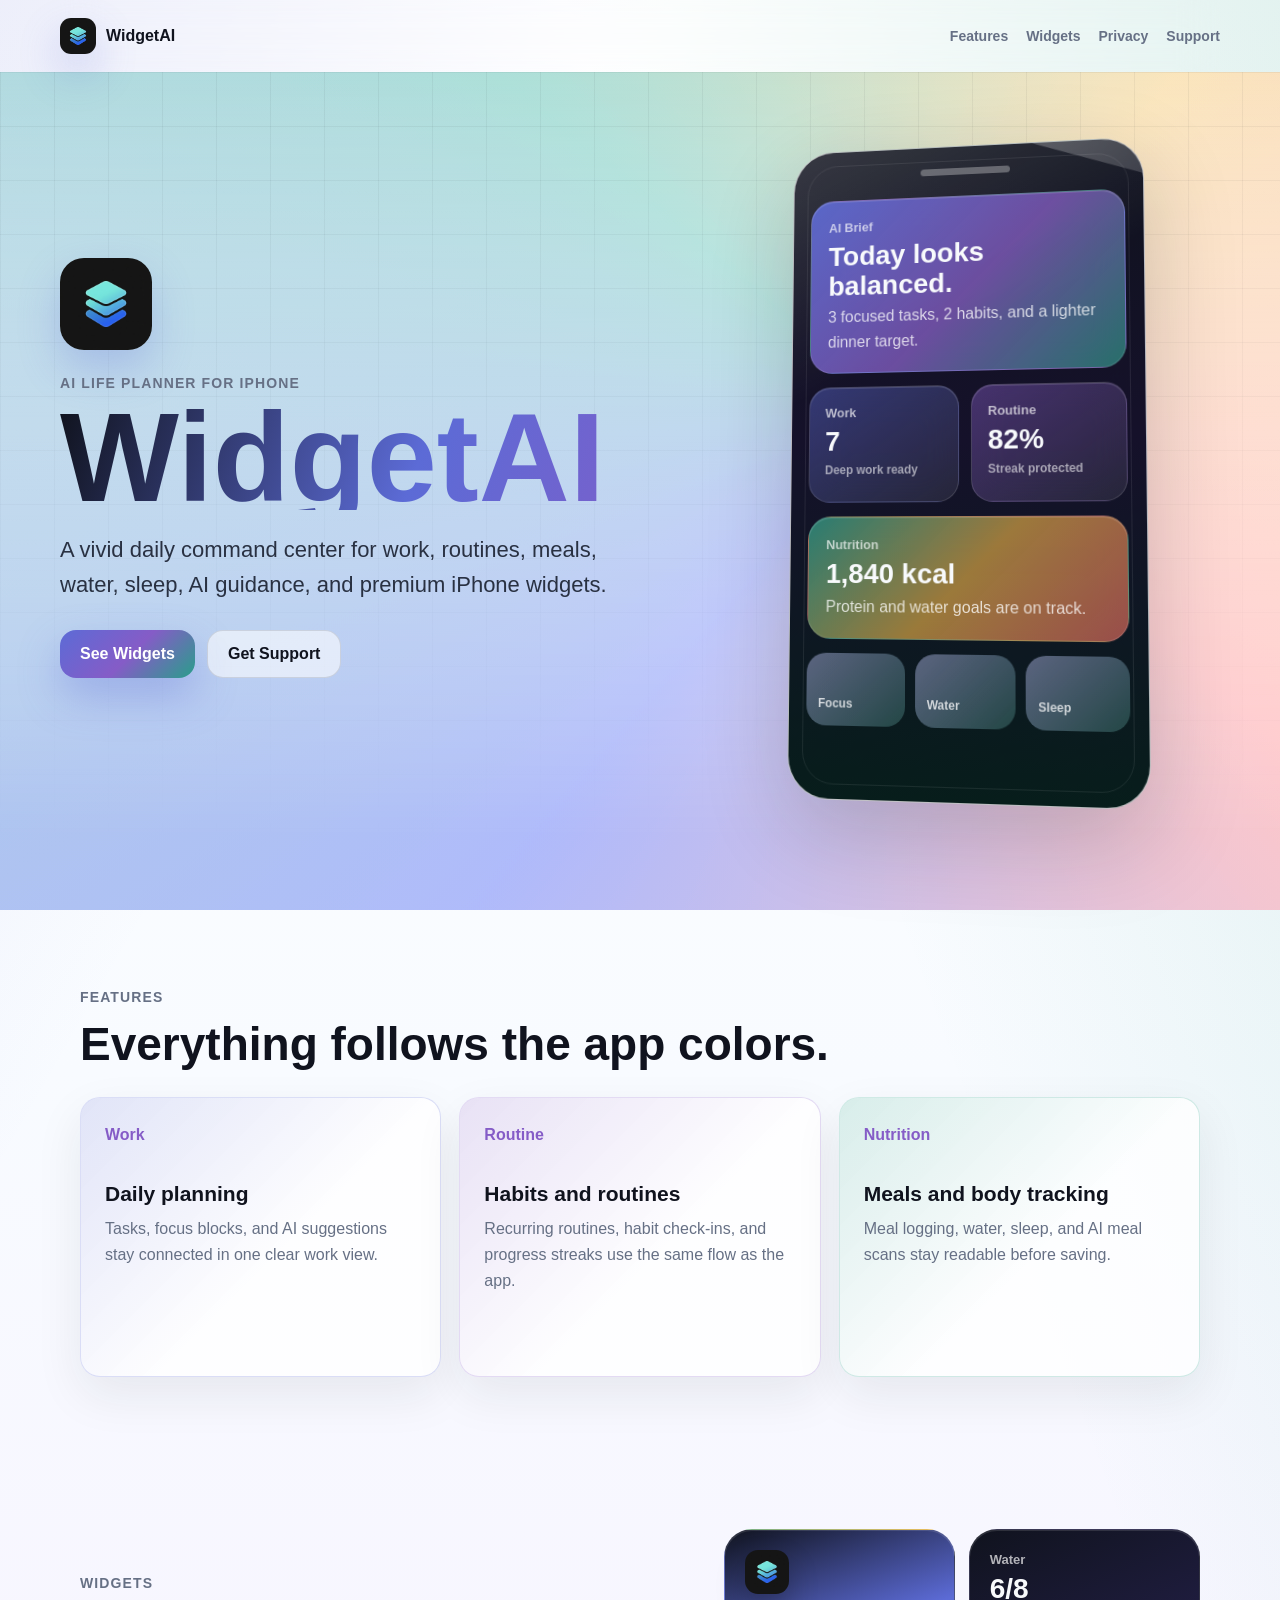
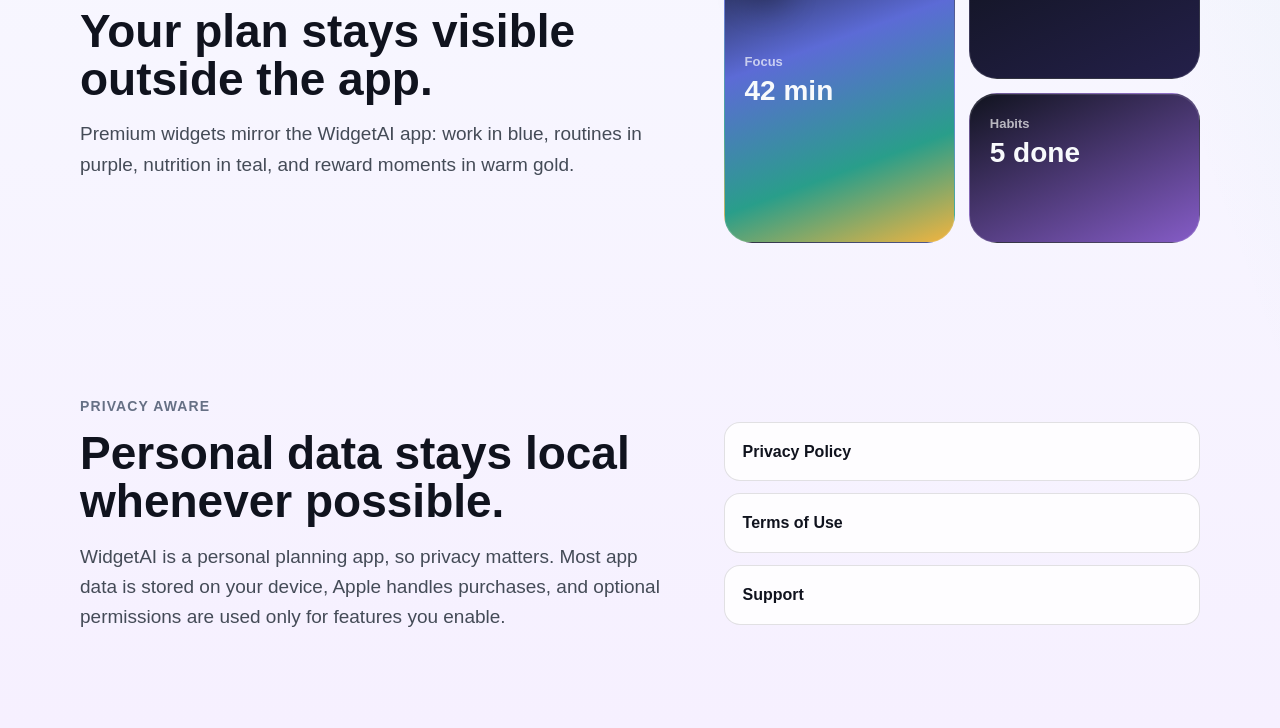
==== commit d4e0b5e0: "Add app icon and revamp site UI/layout/styles Add assets/appicon.png and replace the text brand mark" ====
--- a/index.html
+++ b/index.html
@@ -10,7 +10,7 @@
 <body>
   <header class="site-header">
     <a class="brand" href="index.html" aria-label="WidgetAI home">
-      <span class="brand-mark">W</span>
+      <img class="brand-icon" src="assets/appicon.png" alt="" width="36" height="36">
       <span>WidgetAI</span>
     </a>
     <nav class="top-nav" aria-label="Site pages">
@@ -24,12 +24,13 @@
   <main>
     <section class="home-hero">
       <div class="hero-copy">
+        <img class="hero-icon" src="assets/appicon.png" alt="WidgetAI app icon" width="92" height="92">
         <p class="eyebrow">AI Life Planner for iPhone</p>
         <h1>WidgetAI</h1>
-        <p class="hero-lede">Plan your work, routines, meals, water, sleep, and AI guidance in one vivid daily command center that stays alive on your iPhone Home Screen.</p>
+        <p class="hero-lede">A vivid daily command center for work, routines, meals, water, sleep, AI guidance, and premium iPhone widgets.</p>
         <div class="hero-actions" aria-label="Primary links">
-          <a class="button primary" href="support.html">Get Support</a>
-          <a class="button secondary" href="privacy.html">Privacy Policy</a>
+          <a class="button primary" href="#widgets">See Widgets</a>
+          <a class="button secondary" href="support.html">Get Support</a>
         </div>
       </div>
 
@@ -43,12 +44,12 @@
           </div>
           <div class="metric-grid">
             <div>
-              <span>Tasks</span>
+              <span>Work</span>
               <strong>7</strong>
               <small>Deep work ready</small>
             </div>
             <div>
-              <span>Habits</span>
+              <span>Routine</span>
               <strong>82%</strong>
               <small>Streak protected</small>
             </div>
@@ -68,35 +69,36 @@
     </section>
 
     <section id="features" class="section">
-      <p class="eyebrow">Built for daily momentum</p>
-      <h2>Everything important in one calm workspace.</h2>
+      <p class="eyebrow">Features</p>
+      <h2>Everything follows the app colors.</h2>
       <div class="feature-grid">
-        <article class="feature-card">
-          <span>01</span>
-          <h3>AI daily planning</h3>
-          <p>Get a practical daily brief that connects your tasks, routines, habits, and nutrition context instead of treating each list as a separate problem.</p>
+        <article class="feature-card work-card">
+          <span>Work</span>
+          <h3>Daily planning</h3>
+          <p>Tasks, focus blocks, and AI suggestions stay connected in one clear work view.</p>
         </article>
-        <article class="feature-card">
-          <span>02</span>
-          <h3>Tasks, habits, and routines</h3>
-          <p>Organize work, recurring habits, and personal routines with lightweight tracking designed for quick check-ins throughout the day.</p>
+        <article class="feature-card routine-card">
+          <span>Routine</span>
+          <h3>Habits and routines</h3>
+          <p>Recurring routines, habit check-ins, and progress streaks use the same flow as the app.</p>
         </article>
-        <article class="feature-card">
-          <span>03</span>
-          <h3>Nutrition and meal scanning</h3>
-          <p>Log meals, water, sleep, and activity. AI meal scans help estimate nutrition faster while keeping results easy to review before saving.</p>
+        <article class="feature-card nutrition-card">
+          <span>Nutrition</span>
+          <h3>Meals and body tracking</h3>
+          <p>Meal logging, water, sleep, and AI meal scans stay readable before saving.</p>
         </article>
       </div>
     </section>
 
     <section id="widgets" class="section split-section">
       <div>
-        <p class="eyebrow">Premium widgets</p>
+        <p class="eyebrow">Widgets</p>
         <h2>Your plan stays visible outside the app.</h2>
-        <p class="section-copy">WidgetAI is designed around Home Screen visibility. Premium widgets surface your next tasks, habit progress, nutrition status, timer focus, and daily AI insight so your plan does not disappear after you close the app.</p>
+        <p class="section-copy">Premium widgets mirror the WidgetAI app: work in blue, routines in purple, nutrition in teal, and reward moments in warm gold.</p>
       </div>
       <div class="widget-preview" aria-label="Widget examples">
         <div class="mini-widget tall">
+          <img src="assets/appicon.png" alt="" width="44" height="44">
           <span>Focus</span>
           <strong>42 min</strong>
         </div>
@@ -104,7 +106,7 @@
           <span>Water</span>
           <strong>6/8</strong>
         </div>
-        <div class="mini-widget">
+        <div class="mini-widget routine-widget">
           <span>Habits</span>
           <strong>5 done</strong>
         </div>
@@ -115,7 +117,7 @@
       <div>
         <p class="eyebrow">Privacy aware</p>
         <h2>Personal data stays local whenever possible.</h2>
-        <p class="section-copy">WidgetAI is a personal planning app, so privacy matters. Most app data is stored on your device, Apple handles purchases, and optional permissions are used only for the features you choose to enable.</p>
+        <p class="section-copy">WidgetAI is a personal planning app, so privacy matters. Most app data is stored on your device, Apple handles purchases, and optional permissions are used only for features you enable.</p>
       </div>
       <nav class="legal-links" aria-label="Legal pages">
         <a href="privacy.html">Privacy Policy</a>
--- a/styles.css
+++ b/styles.css
@@ -60,6 +60,21 @@
   text-decoration: none;
 }
 
+.brand-icon,
+.hero-icon,
+.page-icon,
+.mini-widget img {
+  display: block;
+  object-fit: cover;
+  box-shadow: 0 18px 42px rgba(92, 107, 214, .28);
+}
+
+.brand-icon {
+  width: 36px;
+  height: 36px;
+  border-radius: 11px;
+}
+
 .brand-mark {
   display: grid;
   width: 34px;
@@ -139,6 +154,14 @@
 .hero-copy {
   max-width: 680px;
   animation: riseIn .75s ease both;
+}
+
+.hero-icon {
+  width: 92px;
+  height: 92px;
+  margin-bottom: 22px;
+  border-radius: 24px;
+  animation: iconGlow 5s ease-in-out infinite;
 }
 
 .eyebrow,
@@ -415,6 +438,8 @@
 }
 
 .feature-card {
+  position: relative;
+  overflow: hidden;
   min-height: 280px;
   padding: 24px;
   border: 1px solid var(--line);
@@ -424,6 +449,15 @@
   transition: transform .24s ease, box-shadow .24s ease, border-color .24s ease;
 }
 
+.feature-card::before,
+.info-card::before {
+  position: absolute;
+  inset: 0;
+  background: linear-gradient(135deg, rgba(92, 107, 214, .1), transparent 54%);
+  content: "";
+  pointer-events: none;
+}
+
 .feature-card:hover {
   border-color: rgba(92, 107, 214, .24);
   box-shadow: 0 24px 70px rgba(92, 107, 214, .16);
@@ -431,10 +465,48 @@
 }
 
 .feature-card span {
+  position: relative;
   display: inline-flex;
   margin-bottom: 34px;
   color: var(--routine);
   font-weight: 900;
+}
+
+.feature-card h3,
+.feature-card p {
+  position: relative;
+}
+
+.work-card {
+  border-color: rgba(92, 107, 214, .22);
+}
+
+.work-card::before {
+  background: linear-gradient(135deg, rgba(92, 107, 214, .18), transparent 56%);
+}
+
+.routine-card {
+  border-color: rgba(133, 92, 199, .22);
+}
+
+.routine-card::before {
+  background: linear-gradient(135deg, rgba(133, 92, 199, .18), transparent 56%);
+}
+
+.nutrition-card {
+  border-color: rgba(41, 158, 138, .22);
+}
+
+.nutrition-card::before {
+  background: linear-gradient(135deg, rgba(41, 158, 138, .18), transparent 56%);
+}
+
+.gold-card {
+  border-color: rgba(243, 180, 63, .28);
+}
+
+.gold-card::before {
+  background: linear-gradient(135deg, rgba(243, 180, 63, .2), transparent 56%);
 }
 
 .feature-card p {
@@ -464,11 +536,23 @@
   animation: cardFloat 5.5s ease-in-out infinite;
 }
 
+.mini-widget img {
+  width: 44px;
+  height: 44px;
+  margin-bottom: 58px;
+  border-radius: 13px;
+  box-shadow: 0 14px 30px rgba(0, 0, 0, .24);
+}
+
 .mini-widget.tall {
   grid-row: span 2;
   min-height: 314px;
   background: linear-gradient(160deg, #10131e, var(--work) 38%, var(--nutrition) 72%, var(--solar));
   animation-delay: -.6s;
+}
+
+.routine-widget {
+  background: linear-gradient(155deg, #10131e, var(--routine));
 }
 
 .legal-links {
@@ -538,6 +622,103 @@
   padding: 16px;
 }
 
+.page-shell {
+  position: relative;
+  overflow: hidden;
+  width: min(1120px, calc(100% - 32px));
+  margin: 0 auto;
+  padding: 54px 0 86px;
+}
+
+.page-shell::before {
+  position: absolute;
+  inset: 0;
+  z-index: -1;
+  background:
+    conic-gradient(from 140deg at 80% 18%, rgba(92, 107, 214, .2), rgba(133, 92, 199, .18), rgba(41, 158, 138, .18), rgba(243, 180, 63, .18), rgba(92, 107, 214, .2)),
+    linear-gradient(180deg, rgba(255, 255, 255, .58), rgba(255, 255, 255, 0));
+  border-radius: 34px;
+  content: "";
+}
+
+.page-hero {
+  max-width: 820px;
+  padding: 44px 0 34px;
+  animation: riseIn .7s ease both;
+}
+
+.page-icon {
+  width: 72px;
+  height: 72px;
+  margin-bottom: 20px;
+  border-radius: 20px;
+}
+
+.page-shell h1 {
+  max-width: 880px;
+  margin-bottom: 18px;
+  color: var(--text);
+  font-size: 64px;
+  line-height: .95;
+  background: none;
+  -webkit-background-clip: initial;
+  background-clip: initial;
+  animation: none;
+}
+
+.info-grid {
+  display: grid;
+  grid-template-columns: repeat(2, minmax(0, 1fr));
+  gap: 16px;
+  margin-top: 22px;
+}
+
+.compact-grid {
+  grid-template-columns: repeat(3, minmax(0, 1fr));
+}
+
+.info-card {
+  position: relative;
+  overflow: hidden;
+  min-height: 210px;
+  padding: 24px;
+  border: 1px solid var(--line);
+  border-radius: 22px;
+  background: rgba(255, 255, 255, .78);
+  box-shadow: 0 18px 52px rgba(31, 37, 44, .08);
+}
+
+.info-card span {
+  position: relative;
+  display: inline-flex;
+  margin-bottom: 28px;
+  color: var(--routine);
+  font-size: 13px;
+  font-weight: 900;
+  letter-spacing: .08em;
+  text-transform: uppercase;
+}
+
+.info-card h2,
+.info-card p {
+  position: relative;
+}
+
+.info-card h2 {
+  margin-bottom: 10px;
+  font-size: 24px;
+  line-height: 1.12;
+}
+
+.info-card p {
+  color: var(--muted);
+  margin-bottom: 0;
+}
+
+.contact-card::before {
+  background: linear-gradient(135deg, rgba(255, 107, 95, .18), transparent 56%);
+}
+
 @keyframes heroColorFlow {
   from {
     filter: hue-rotate(0deg) saturate(1.18);
@@ -622,6 +803,18 @@
   }
 }
 
+@keyframes iconGlow {
+  0%,
+  100% {
+    transform: translateY(0) scale(1);
+    box-shadow: 0 18px 42px rgba(92, 107, 214, .28);
+  }
+  50% {
+    transform: translateY(-5px) scale(1.03);
+    box-shadow: 0 26px 62px rgba(41, 158, 138, .34);
+  }
+}
+
 @media (max-width: 860px) {
   .site-header {
     align-items: flex-start;
@@ -630,7 +823,9 @@
 
   .home-hero,
   .split-section,
-  .trust-section {
+  .trust-section,
+  .info-grid,
+  .compact-grid {
     grid-template-columns: 1fr;
   }
 
@@ -651,6 +846,10 @@
     grid-template-columns: 1fr;
   }
 
+  .page-shell h1 {
+    font-size: 46px;
+  }
+
   .phone-frame {
     min-height: 590px;
     transform: none;
@@ -669,6 +868,18 @@
   h2,
   .page h1 {
     font-size: 34px;
+  }
+
+  .page-shell {
+    padding-top: 28px;
+  }
+
+  .page-shell h1 {
+    font-size: 38px;
+  }
+
+  .page-hero {
+    padding-top: 24px;
   }
 
   .hero-lede,
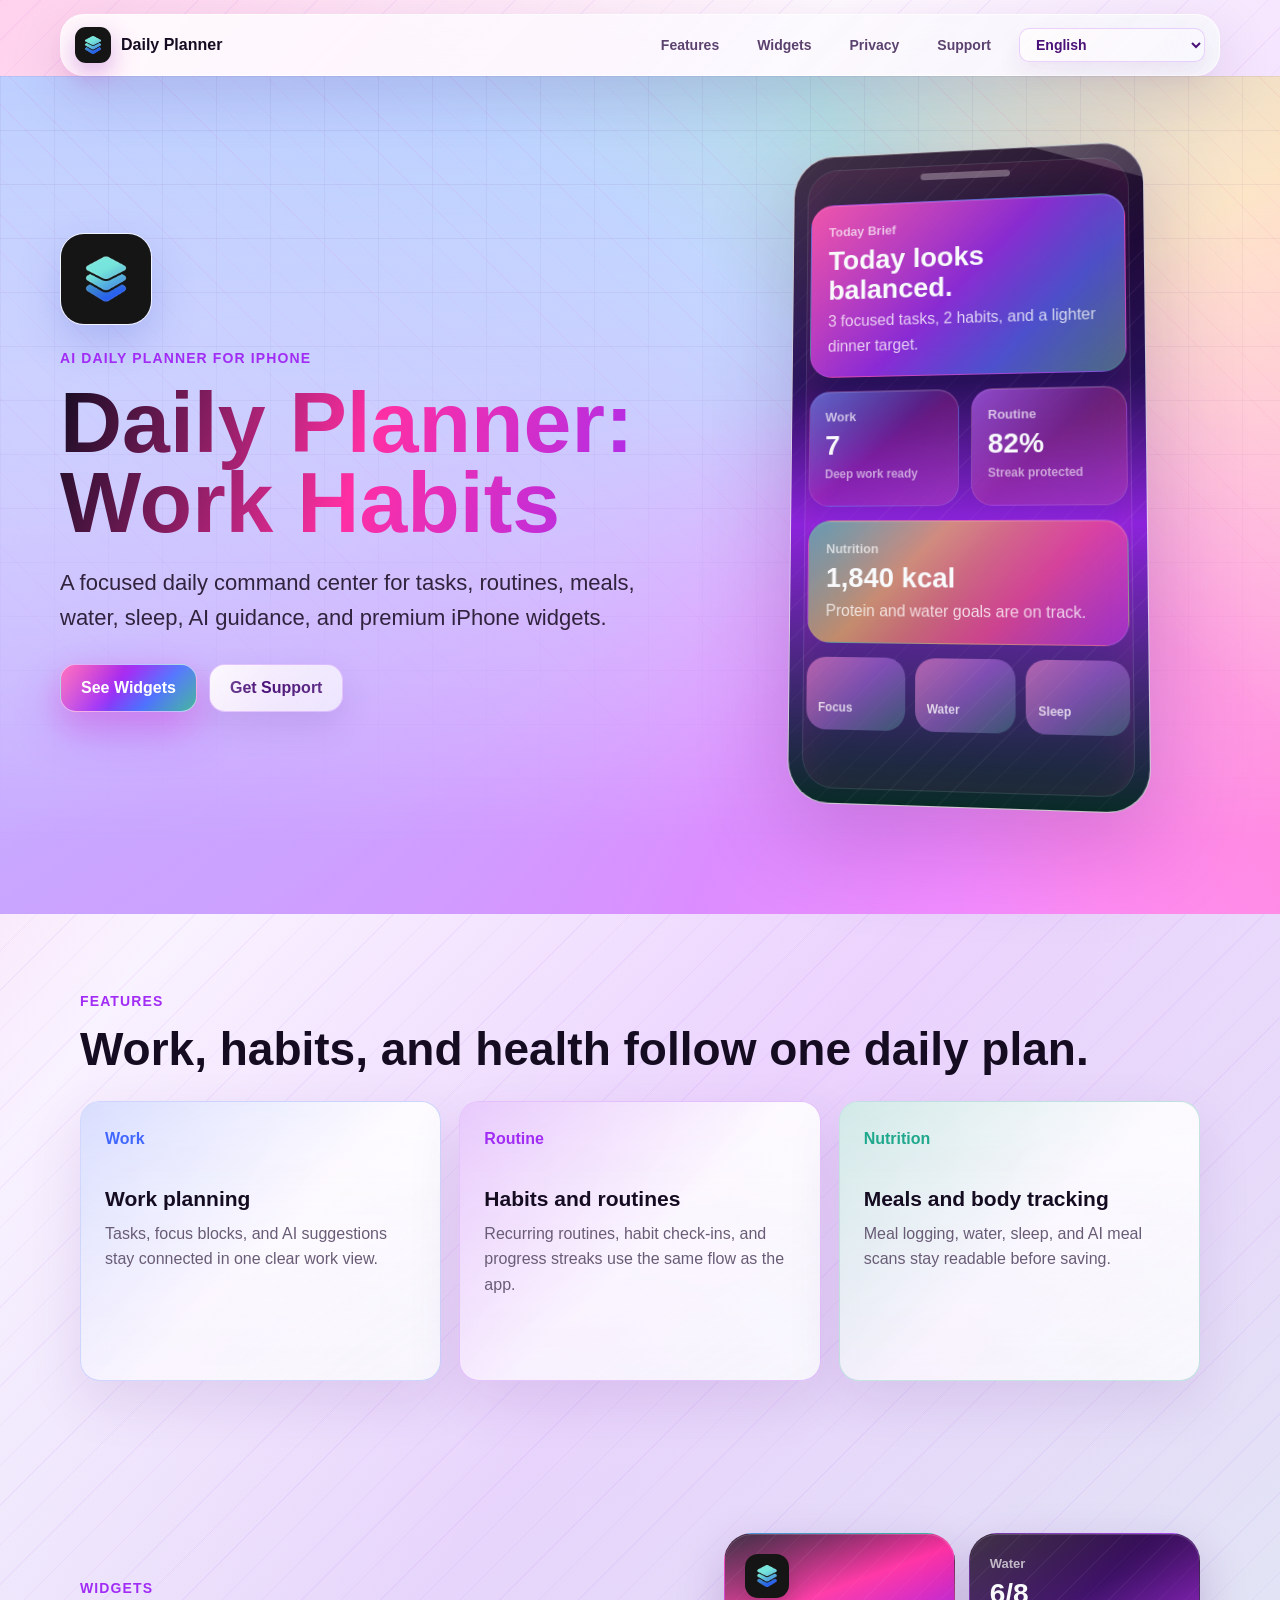
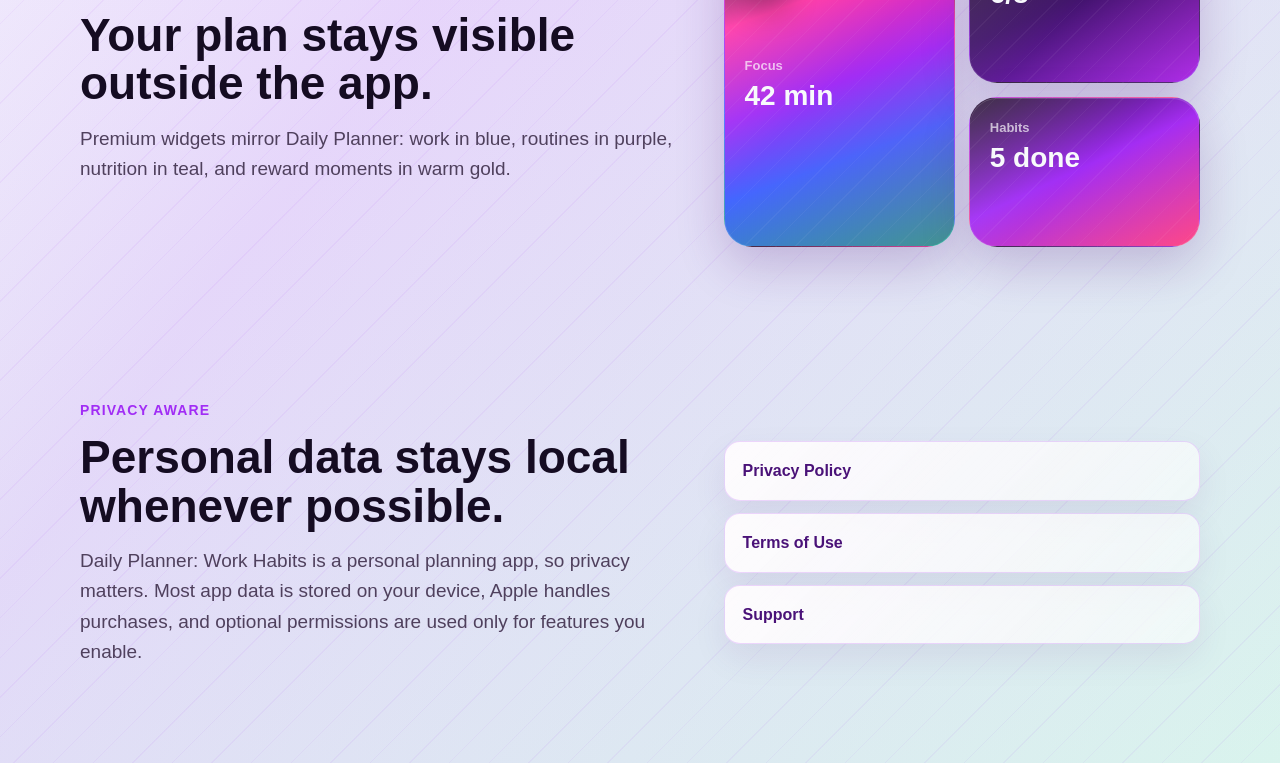
==== commit 94bb3692: "new designs" ====
--- a/index.html
+++ b/index.html
@@ -1,128 +1,131 @@
 <!doctype html>
-<html lang="en">
+<html lang="en" data-page="home">
 <head>
   <meta charset="utf-8">
   <meta name="viewport" content="width=device-width, initial-scale=1">
-  <meta name="description" content="WidgetAI is an AI life planner for tasks, habits, nutrition, routines, and premium iOS widgets.">
-  <title>WidgetAI - AI Life Planner</title>
+  <meta name="description" content="Daily Planner: Work Habits is an AI life planner for tasks, habits, nutrition, routines, and premium iOS widgets.">
+  <title>Daily Planner: Work Habits</title>
+  <link rel="icon" href="assets/appicon.png">
   <link rel="stylesheet" href="styles.css">
+  <script src="i18n.js" defer></script>
 </head>
 <body>
   <header class="site-header">
-    <a class="brand" href="index.html" aria-label="WidgetAI home">
+    <a class="brand" href="index.html" aria-label="Daily Planner: Work Habits home">
       <img class="brand-icon" src="assets/appicon.png" alt="" width="36" height="36">
-      <span>WidgetAI</span>
+      <span data-i18n="common.brandShort">Daily Planner</span>
     </a>
     <nav class="top-nav" aria-label="Site pages">
-      <a href="#features">Features</a>
-      <a href="#widgets">Widgets</a>
-      <a href="privacy.html">Privacy</a>
-      <a href="support.html">Support</a>
+      <a href="#features" data-i18n="common.features">Features</a>
+      <a href="#widgets" data-i18n="common.widgets">Widgets</a>
+      <a href="privacy.html" data-i18n="common.privacy">Privacy</a>
+      <a href="support.html" data-i18n="common.support">Support</a>
+      <select class="language-select" data-language-select aria-label="Language"></select>
     </nav>
   </header>
 
   <main>
     <section class="home-hero">
       <div class="hero-copy">
-        <img class="hero-icon" src="assets/appicon.png" alt="WidgetAI app icon" width="92" height="92">
-        <p class="eyebrow">AI Life Planner for iPhone</p>
-        <h1>WidgetAI</h1>
-        <p class="hero-lede">A vivid daily command center for work, routines, meals, water, sleep, AI guidance, and premium iPhone widgets.</p>
+        <img class="hero-icon" src="assets/appicon.png" alt="Daily Planner app icon" width="92" height="92">
+        <p class="eyebrow" data-i18n="home.eyebrow">AI daily planner for iPhone</p>
+        <h1 data-i18n="home.title">Daily Planner: Work Habits</h1>
+        <p class="hero-lede" data-i18n="home.lede">A focused daily command center for tasks, routines, meals, water, sleep, AI guidance, and premium iPhone widgets.</p>
         <div class="hero-actions" aria-label="Primary links">
-          <a class="button primary" href="#widgets">See Widgets</a>
-          <a class="button secondary" href="support.html">Get Support</a>
+          <a class="button primary" href="#widgets" data-i18n="home.seeWidgets">See Widgets</a>
+          <a class="button secondary" href="support.html" data-i18n="home.getSupport">Get Support</a>
         </div>
       </div>
 
-      <div class="phone-visual" aria-label="WidgetAI app preview">
+      <div class="phone-visual" aria-label="Daily Planner app preview">
         <div class="phone-frame">
           <div class="phone-top"></div>
           <div class="app-panel ai-panel">
-            <span>AI Brief</span>
-            <strong>Today looks balanced.</strong>
-            <p>3 focused tasks, 2 habits, and a lighter dinner target.</p>
+            <span data-i18n="home.briefLabel">Today Brief</span>
+            <strong data-i18n="home.briefTitle">Today looks balanced.</strong>
+            <p data-i18n="home.briefText">3 focused tasks, 2 habits, and a lighter dinner target.</p>
           </div>
           <div class="metric-grid">
             <div>
-              <span>Work</span>
+              <span data-i18n="home.work">Work</span>
               <strong>7</strong>
-              <small>Deep work ready</small>
+              <small data-i18n="home.workMetric">Deep work ready</small>
             </div>
             <div>
-              <span>Routine</span>
+              <span data-i18n="home.routine">Routine</span>
               <strong>82%</strong>
-              <small>Streak protected</small>
+              <small data-i18n="home.routineMetric">Streak protected</small>
             </div>
           </div>
           <div class="app-panel meal-panel">
-            <span>Nutrition</span>
+            <span data-i18n="home.nutrition">Nutrition</span>
             <strong>1,840 kcal</strong>
-            <p>Protein and water goals are on track.</p>
+            <p data-i18n="home.nutritionMetric">Protein and water goals are on track.</p>
           </div>
           <div class="widget-strip">
-            <div><span>Focus</span></div>
-            <div><span>Water</span></div>
-            <div><span>Sleep</span></div>
+            <div><span data-i18n="home.focus">Focus</span></div>
+            <div><span data-i18n="home.water">Water</span></div>
+            <div><span data-i18n="home.sleep">Sleep</span></div>
           </div>
         </div>
       </div>
     </section>
 
     <section id="features" class="section">
-      <p class="eyebrow">Features</p>
-      <h2>Everything follows the app colors.</h2>
+      <p class="eyebrow" data-i18n="common.features">Features</p>
+      <h2 data-i18n="home.featuresTitle">Work, habits, and health follow one daily plan.</h2>
       <div class="feature-grid">
         <article class="feature-card work-card">
-          <span>Work</span>
-          <h3>Daily planning</h3>
-          <p>Tasks, focus blocks, and AI suggestions stay connected in one clear work view.</p>
+          <span data-i18n="home.work">Work</span>
+          <h3 data-i18n="home.workTitle">Work planning</h3>
+          <p data-i18n="home.workText">Tasks, focus blocks, and AI suggestions stay connected in one clear work view.</p>
         </article>
         <article class="feature-card routine-card">
-          <span>Routine</span>
-          <h3>Habits and routines</h3>
-          <p>Recurring routines, habit check-ins, and progress streaks use the same flow as the app.</p>
+          <span data-i18n="home.routine">Routine</span>
+          <h3 data-i18n="home.routineTitle">Habits and routines</h3>
+          <p data-i18n="home.routineText">Recurring routines, habit check-ins, and progress streaks use the same flow as the app.</p>
         </article>
         <article class="feature-card nutrition-card">
-          <span>Nutrition</span>
-          <h3>Meals and body tracking</h3>
-          <p>Meal logging, water, sleep, and AI meal scans stay readable before saving.</p>
+          <span data-i18n="home.nutrition">Nutrition</span>
+          <h3 data-i18n="home.nutritionTitle">Meals and body tracking</h3>
+          <p data-i18n="home.nutritionText">Meal logging, water, sleep, and AI meal scans stay readable before saving.</p>
         </article>
       </div>
     </section>
 
     <section id="widgets" class="section split-section">
       <div>
-        <p class="eyebrow">Widgets</p>
-        <h2>Your plan stays visible outside the app.</h2>
-        <p class="section-copy">Premium widgets mirror the WidgetAI app: work in blue, routines in purple, nutrition in teal, and reward moments in warm gold.</p>
+        <p class="eyebrow" data-i18n="common.widgets">Widgets</p>
+        <h2 data-i18n="home.widgetsTitle">Your plan stays visible outside the app.</h2>
+        <p class="section-copy" data-i18n="home.widgetsText">Premium widgets mirror Daily Planner: work in blue, routines in purple, nutrition in teal, and reward moments in warm gold.</p>
       </div>
       <div class="widget-preview" aria-label="Widget examples">
         <div class="mini-widget tall">
           <img src="assets/appicon.png" alt="" width="44" height="44">
-          <span>Focus</span>
+          <span data-i18n="home.focus">Focus</span>
           <strong>42 min</strong>
         </div>
         <div class="mini-widget">
-          <span>Water</span>
+          <span data-i18n="home.water">Water</span>
           <strong>6/8</strong>
         </div>
         <div class="mini-widget routine-widget">
-          <span>Habits</span>
-          <strong>5 done</strong>
+          <span data-i18n="home.habits">Habits</span>
+          <strong data-i18n="home.habitsMetric">5 done</strong>
         </div>
       </div>
     </section>
 
     <section class="section trust-section">
       <div>
-        <p class="eyebrow">Privacy aware</p>
-        <h2>Personal data stays local whenever possible.</h2>
-        <p class="section-copy">WidgetAI is a personal planning app, so privacy matters. Most app data is stored on your device, Apple handles purchases, and optional permissions are used only for features you enable.</p>
+        <p class="eyebrow" data-i18n="home.privacyEyebrow">Privacy aware</p>
+        <h2 data-i18n="home.privacyTitle">Personal data stays local whenever possible.</h2>
+        <p class="section-copy" data-i18n="home.privacyText">Daily Planner: Work Habits is a personal planning app, so privacy matters. Most app data is stored on your device, Apple handles purchases, and optional permissions are used only for features you enable.</p>
       </div>
       <nav class="legal-links" aria-label="Legal pages">
-        <a href="privacy.html">Privacy Policy</a>
-        <a href="terms.html">Terms of Use</a>
-        <a href="support.html">Support</a>
+        <a href="privacy.html" data-i18n="common.privacyPolicy">Privacy Policy</a>
+        <a href="terms.html" data-i18n="common.terms">Terms of Use</a>
+        <a href="support.html" data-i18n="common.support">Support</a>
       </nav>
     </section>
   </main>
--- a/styles.css
+++ b/styles.css
@@ -1,17 +1,23 @@
 :root {
   color-scheme: light;
-  --bg: #f8fbff;
-  --surface: #ffffff;
-  --surface-strong: #0b1020;
-  --text: #10131e;
-  --muted: #667085;
-  --line: rgba(16, 19, 30, .12);
-  --work: #5c6bd6;
-  --routine: #855cc7;
-  --nutrition: #299e8a;
-  --solar: #f3b43f;
-  --coral: #ff6b5f;
-  --shadow: 0 28px 90px rgba(16, 19, 30, .2);
+  --bg: #fff7fe;
+  --surface: rgba(255, 255, 255, .9);
+  --surface-strong: #100719;
+  --text: #150c22;
+  --muted: #695c76;
+  --line: rgba(128, 42, 176, .2);
+  --work: #4267ff;
+  --routine: #a12df5;
+  --nutrition: #20a88d;
+  --solar: #f5b43f;
+  --coral: #ff4c82;
+  --pink: #ff2fa3;
+  --plum: #4a1278;
+  --premium-gradient: linear-gradient(135deg, #ff2fa3 0%, #a12df5 42%, #4267ff 68%, #20a88d 100%);
+  --premium-warm: linear-gradient(135deg, #ff4c82 0%, #b730f6 48%, #f5b43f 100%);
+  --glass: rgba(255, 255, 255, .7);
+  --shadow: 0 30px 96px rgba(63, 14, 105, .24);
+  --premium-shadow: 0 26px 74px rgba(161, 45, 245, .26), 0 14px 36px rgba(255, 47, 163, .16);
 }
 
 * {
@@ -23,11 +29,13 @@
 }
 
 body {
+  position: relative;
   margin: 0;
-  background:
-    linear-gradient(120deg, rgba(92, 107, 214, .11), transparent 26%),
-    linear-gradient(250deg, rgba(41, 158, 138, .13), transparent 34%),
-    linear-gradient(180deg, #ffffff 0%, var(--bg) 46%, #f6f0ff 100%);
+  min-height: 100vh;
+  background:
+    linear-gradient(126deg, rgba(255, 47, 163, .2) 0%, rgba(255, 47, 163, 0) 28%, rgba(161, 45, 245, .16) 53%, rgba(32, 168, 141, .1) 100%),
+    repeating-linear-gradient(135deg, rgba(161, 45, 245, .06) 0 1px, transparent 1px 28px),
+    linear-gradient(180deg, #fffaff 0%, #f8f1ff 48%, #eefcf8 100%);
   color: var(--text);
   font-family: -apple-system, BlinkMacSystemFont, "Segoe UI", sans-serif;
   line-height: 1.6;
@@ -40,16 +48,22 @@
 
 .site-header {
   position: sticky;
-  top: 0;
+  top: 12px;
   z-index: 20;
   display: flex;
   align-items: center;
   justify-content: space-between;
   gap: 20px;
   width: min(1160px, calc(100% - 32px));
-  margin: 0 auto;
-  padding: 18px 0;
-  backdrop-filter: blur(18px);
+  margin: 14px auto 0;
+  padding: 12px 14px;
+  border: 1px solid rgba(255, 255, 255, .68);
+  border-radius: 24px;
+  background:
+    linear-gradient(135deg, rgba(255, 255, 255, .9), rgba(255, 255, 255, .64)),
+    linear-gradient(135deg, rgba(255, 47, 163, .14), rgba(161, 45, 245, .12), rgba(32, 168, 141, .08));
+  box-shadow: 0 18px 58px rgba(74, 18, 120, .14);
+  backdrop-filter: blur(22px);
 }
 
 .brand {
@@ -57,6 +71,7 @@
   align-items: center;
   gap: 10px;
   color: var(--text);
+  font-weight: 800;
   text-decoration: none;
 }
 
@@ -73,6 +88,7 @@
   width: 36px;
   height: 36px;
   border-radius: 11px;
+  box-shadow: 0 12px 30px rgba(255, 47, 163, .28), 0 8px 20px rgba(66, 103, 255, .18);
 }
 
 .brand-mark {
@@ -95,15 +111,35 @@
 }
 
 .top-nav a {
-  color: var(--muted);
+  padding: 7px 10px;
+  border-radius: 999px;
+  color: #5b426f;
   font-size: 14px;
   text-decoration: none;
-  transition: color .2s ease, transform .2s ease;
+  transition: color .2s ease, transform .2s ease, background .2s ease, box-shadow .2s ease;
 }
 
 .top-nav a:hover {
-  color: var(--text);
+  background: rgba(255, 255, 255, .72);
+  color: var(--plum);
+  box-shadow: 0 10px 24px rgba(161, 45, 245, .12);
   transform: translateY(-1px);
+}
+
+.language-select {
+  min-width: 92px;
+  min-height: 34px;
+  padding: 0 30px 0 12px;
+  border: 1px solid rgba(161, 45, 245, .2);
+  border-radius: 10px;
+  background:
+    linear-gradient(135deg, rgba(255, 255, 255, .86), rgba(255, 255, 255, .64)),
+    linear-gradient(135deg, rgba(255, 47, 163, .1), rgba(66, 103, 255, .08));
+  color: var(--plum);
+  font: inherit;
+  font-size: 14px;
+  font-weight: 800;
+  box-shadow: 0 10px 24px rgba(74, 18, 120, .08);
 }
 
 main {
@@ -134,18 +170,19 @@
 
 .home-hero::before {
   background:
-    conic-gradient(from 130deg at 70% 40%, rgba(255, 107, 95, .32), rgba(92, 107, 214, .44), rgba(41, 158, 138, .36), rgba(243, 180, 63, .32), rgba(255, 107, 95, .32)),
-    linear-gradient(135deg, #ffffff 0%, #f9fbff 38%, #f1f7ff 100%);
+    conic-gradient(from 130deg at 70% 40%, rgba(255, 47, 163, .5), rgba(161, 45, 245, .48), rgba(66, 103, 255, .34), rgba(32, 168, 141, .3), rgba(245, 180, 63, .28), rgba(255, 47, 163, .5)),
+    linear-gradient(135deg, #fff7fd 0%, #f8ecff 42%, #effcf8 100%);
   animation: heroColorFlow 12s ease-in-out infinite alternate;
-  filter: saturate(1.28);
+  filter: saturate(1.42);
 }
 
 .home-hero::after {
   background:
-    linear-gradient(rgba(16, 19, 30, .055) 1px, transparent 1px),
-    linear-gradient(90deg, rgba(16, 19, 30, .055) 1px, transparent 1px),
+    linear-gradient(rgba(74, 18, 120, .07) 1px, transparent 1px),
+    linear-gradient(90deg, rgba(74, 18, 120, .055) 1px, transparent 1px),
+    repeating-linear-gradient(45deg, rgba(255, 47, 163, .055) 0 1px, transparent 1px 26px),
     linear-gradient(180deg, rgba(255, 255, 255, .08), rgba(255, 255, 255, .92) 86%);
-  background-size: 54px 54px, 54px 54px, 100% 100%;
+  background-size: 54px 54px, 54px 54px, 100% 100%, 100% 100%;
   -webkit-mask-image: linear-gradient(180deg, #000 0%, transparent 92%);
   mask-image: linear-gradient(180deg, #000 0%, transparent 92%);
   animation: gridDrift 18s linear infinite;
@@ -160,6 +197,7 @@
   width: 92px;
   height: 92px;
   margin-bottom: 22px;
+  border: 1px solid rgba(255, 255, 255, .76);
   border-radius: 24px;
   animation: iconGlow 5s ease-in-out infinite;
 }
@@ -173,6 +211,7 @@
 
 .eyebrow {
   margin: 0 0 12px;
+  color: var(--routine);
   font-weight: 800;
   letter-spacing: .08em;
   text-transform: uppercase;
@@ -186,13 +225,13 @@
 }
 
 h1 {
-  max-width: 760px;
+  max-width: 900px;
   margin-bottom: 22px;
   color: transparent;
-  font-size: 126px;
-  line-height: .82;
+  font-size: 86px;
+  line-height: .94;
   letter-spacing: 0;
-  background: linear-gradient(110deg, #10131e 0%, var(--work) 28%, var(--routine) 53%, var(--nutrition) 76%, #10131e 100%);
+  background: linear-gradient(110deg, #150c22 0%, var(--pink) 24%, var(--routine) 48%, var(--work) 69%, var(--nutrition) 84%, #150c22 100%);
   background-size: 220% 100%;
   -webkit-background-clip: text;
   background-clip: text;
@@ -214,14 +253,14 @@
 
 .hero-lede,
 .section-copy {
-  color: #444b57;
+  color: #4f405d;
   font-size: 19px;
 }
 
 .hero-lede {
   max-width: 640px;
   margin-bottom: 28px;
-  color: #293142;
+  color: #31233d;
   font-size: 22px;
 }
 
@@ -232,31 +271,46 @@
 }
 
 .button {
+  position: relative;
+  overflow: hidden;
   display: inline-flex;
   align-items: center;
   justify-content: center;
   min-height: 48px;
   padding: 0 20px;
+  border: 1px solid rgba(255, 255, 255, .62);
   border-radius: 16px;
   text-decoration: none;
-  transition: transform .22s ease, box-shadow .22s ease, border-color .22s ease;
+  box-shadow: 0 14px 34px rgba(74, 18, 120, .12);
+  transition: transform .22s ease, box-shadow .22s ease, border-color .22s ease, filter .22s ease;
+}
+
+.button::before {
+  position: absolute;
+  inset: 0;
+  background: linear-gradient(110deg, rgba(255, 255, 255, .32), rgba(255, 255, 255, 0) 42%, rgba(255, 255, 255, .18));
+  content: "";
+  pointer-events: none;
 }
 
 .button:hover {
+  filter: saturate(1.12);
   transform: translateY(-2px);
 }
 
 .button.primary {
-  background: linear-gradient(135deg, var(--work), var(--routine) 52%, var(--nutrition));
+  background: var(--premium-gradient);
   color: #fff;
-  box-shadow: 0 18px 42px rgba(92, 107, 214, .35);
+  box-shadow: 0 20px 48px rgba(161, 45, 245, .32), 0 12px 30px rgba(255, 47, 163, .22);
 }
 
 .button.secondary {
-  border: 1px solid var(--line);
-  background: rgba(255, 255, 255, .58);
-  color: var(--text);
-  backdrop-filter: blur(16px);
+  border-color: rgba(161, 45, 245, .22);
+  background:
+    linear-gradient(135deg, rgba(255, 255, 255, .88), rgba(255, 255, 255, .62)),
+    linear-gradient(135deg, rgba(255, 47, 163, .12), rgba(66, 103, 255, .08));
+  color: var(--plum);
+  backdrop-filter: blur(18px);
 }
 
 .phone-visual {
@@ -273,12 +327,13 @@
   width: min(100%, 360px);
   min-height: 660px;
   padding: 18px;
-  border: 1px solid rgba(255, 255, 255, .7);
+  border: 1px solid rgba(255, 255, 255, .76);
   border-radius: 42px;
   background:
-    linear-gradient(155deg, rgba(255, 255, 255, .16), transparent 32%),
-    linear-gradient(180deg, #10131e, #15112a 46%, #071d1b);
-  box-shadow: var(--shadow);
+    linear-gradient(155deg, rgba(255, 255, 255, .18), transparent 32%),
+    repeating-linear-gradient(135deg, rgba(255, 255, 255, .045) 0 1px, transparent 1px 22px),
+    linear-gradient(180deg, #17051f, #28105a 36%, #8c23db 58%, #092a27 100%);
+  box-shadow: var(--shadow), inset 0 1px 0 rgba(255, 255, 255, .22);
   transform: rotateX(4deg) rotateY(-8deg);
   animation: phoneFloat 6s ease-in-out infinite;
 }
@@ -297,8 +352,9 @@
 .phone-frame::after {
   position: absolute;
   inset: 14px;
-  border: 1px solid rgba(255, 255, 255, .08);
+  border: 1px solid rgba(255, 255, 255, .12);
   border-radius: 32px;
+  box-shadow: inset 0 0 42px rgba(255, 47, 163, .12);
   pointer-events: none;
   content: "";
 }
@@ -314,6 +370,8 @@
 .app-panel,
 .metric-grid > div,
 .mini-widget {
+  position: relative;
+  overflow: hidden;
   border: 1px solid rgba(255, 255, 255, .13);
   background: rgba(255, 255, 255, .1);
   color: #f8fafc;
@@ -321,6 +379,22 @@
   backdrop-filter: blur(18px);
 }
 
+.app-panel::before,
+.metric-grid > div::before,
+.mini-widget::before {
+  position: absolute;
+  inset: 0;
+  background: linear-gradient(135deg, rgba(255, 255, 255, .18), rgba(255, 255, 255, 0) 48%, rgba(255, 47, 163, .16));
+  content: "";
+  pointer-events: none;
+}
+
+.app-panel > *,
+.metric-grid > div > *,
+.mini-widget > * {
+  position: relative;
+}
+
 .app-panel {
   position: relative;
   margin-bottom: 14px;
@@ -331,13 +405,13 @@
 
 .ai-panel {
   background:
-    linear-gradient(135deg, rgba(92, 107, 214, .9), rgba(133, 92, 199, .72) 52%, rgba(41, 158, 138, .62)),
+    linear-gradient(135deg, rgba(255, 47, 163, .88), rgba(161, 45, 245, .78) 48%, rgba(66, 103, 255, .7) 72%, rgba(32, 168, 141, .62)),
     rgba(255, 255, 255, .08);
 }
 
 .meal-panel {
   background:
-    linear-gradient(135deg, rgba(41, 158, 138, .72), rgba(243, 180, 63, .58), rgba(255, 107, 95, .54)),
+    linear-gradient(135deg, rgba(32, 168, 141, .72), rgba(245, 180, 63, .62), rgba(255, 76, 130, .64), rgba(161, 45, 245, .58)),
     rgba(255, 255, 255, .08);
   animation-delay: -.8s;
 }
@@ -380,11 +454,11 @@
 }
 
 .metric-grid > div:first-child {
-  background: linear-gradient(145deg, rgba(92, 107, 214, .44), rgba(255, 255, 255, .08));
+  background: linear-gradient(145deg, rgba(66, 103, 255, .58), rgba(255, 47, 163, .18), rgba(255, 255, 255, .08));
 }
 
 .metric-grid > div:last-child {
-  background: linear-gradient(145deg, rgba(133, 92, 199, .44), rgba(255, 255, 255, .08));
+  background: linear-gradient(145deg, rgba(161, 45, 245, .6), rgba(255, 76, 130, .22), rgba(255, 255, 255, .08));
   animation-delay: -.45s;
 }
 
@@ -408,8 +482,8 @@
   padding: 12px;
   border-radius: 20px;
   background:
-    linear-gradient(135deg, rgba(255, 255, 255, .26), rgba(255, 255, 255, .08)),
-    linear-gradient(135deg, rgba(92, 107, 214, .28), rgba(41, 158, 138, .22));
+    linear-gradient(135deg, rgba(255, 255, 255, .28), rgba(255, 255, 255, .08)),
+    linear-gradient(135deg, rgba(255, 47, 163, .4), rgba(161, 45, 245, .32), rgba(32, 168, 141, .26));
   color: rgba(255, 255, 255, .76);
   font-size: 12px;
   font-weight: 800;
@@ -442,25 +516,28 @@
   overflow: hidden;
   min-height: 280px;
   padding: 24px;
-  border: 1px solid var(--line);
+  border: 1px solid rgba(161, 45, 245, .18);
   border-radius: 20px;
-  background: rgba(255, 255, 255, .78);
-  box-shadow: 0 18px 48px rgba(31, 37, 44, .08);
+  background:
+    linear-gradient(180deg, rgba(255, 255, 255, .92), rgba(255, 255, 255, .74)),
+    linear-gradient(135deg, rgba(255, 47, 163, .1), rgba(161, 45, 245, .08), rgba(32, 168, 141, .07));
+  box-shadow: 0 20px 54px rgba(74, 18, 120, .1);
   transition: transform .24s ease, box-shadow .24s ease, border-color .24s ease;
+  backdrop-filter: blur(18px);
 }
 
 .feature-card::before,
 .info-card::before {
   position: absolute;
   inset: 0;
-  background: linear-gradient(135deg, rgba(92, 107, 214, .1), transparent 54%);
+  background: linear-gradient(135deg, rgba(255, 47, 163, .14), transparent 52%, rgba(255, 255, 255, .2));
   content: "";
   pointer-events: none;
 }
 
 .feature-card:hover {
-  border-color: rgba(92, 107, 214, .24);
-  box-shadow: 0 24px 70px rgba(92, 107, 214, .16);
+  border-color: rgba(255, 47, 163, .32);
+  box-shadow: var(--premium-shadow);
   transform: translateY(-6px);
 }
 
@@ -468,7 +545,7 @@
   position: relative;
   display: inline-flex;
   margin-bottom: 34px;
-  color: var(--routine);
+  color: var(--pink);
   font-weight: 900;
 }
 
@@ -478,35 +555,52 @@
 }
 
 .work-card {
-  border-color: rgba(92, 107, 214, .22);
+  border-color: rgba(66, 103, 255, .24);
 }
 
 .work-card::before {
-  background: linear-gradient(135deg, rgba(92, 107, 214, .18), transparent 56%);
+  background: linear-gradient(135deg, rgba(66, 103, 255, .2), transparent 52%, rgba(255, 255, 255, .22));
 }
 
 .routine-card {
-  border-color: rgba(133, 92, 199, .22);
+  border-color: rgba(161, 45, 245, .26);
 }
 
 .routine-card::before {
-  background: linear-gradient(135deg, rgba(133, 92, 199, .18), transparent 56%);
+  background: linear-gradient(135deg, rgba(161, 45, 245, .24), transparent 52%, rgba(255, 255, 255, .22));
 }
 
 .nutrition-card {
-  border-color: rgba(41, 158, 138, .22);
+  border-color: rgba(32, 168, 141, .25);
 }
 
 .nutrition-card::before {
-  background: linear-gradient(135deg, rgba(41, 158, 138, .18), transparent 56%);
+  background: linear-gradient(135deg, rgba(32, 168, 141, .2), transparent 52%, rgba(255, 255, 255, .22));
 }
 
 .gold-card {
-  border-color: rgba(243, 180, 63, .28);
+  border-color: rgba(245, 180, 63, .34);
 }
 
 .gold-card::before {
-  background: linear-gradient(135deg, rgba(243, 180, 63, .2), transparent 56%);
+  background: linear-gradient(135deg, rgba(245, 180, 63, .24), transparent 52%, rgba(255, 76, 130, .12));
+}
+
+.work-card span {
+  color: var(--work);
+}
+
+.routine-card span {
+  color: var(--routine);
+}
+
+.nutrition-card span {
+  color: var(--nutrition);
+}
+
+.gold-card span,
+.contact-card span {
+  color: var(--coral);
 }
 
 .feature-card p {
@@ -532,8 +626,11 @@
   min-height: 150px;
   padding: 20px;
   border-radius: 28px;
-  background: linear-gradient(155deg, #10131e, #24204a);
+  background:
+    repeating-linear-gradient(135deg, rgba(255, 255, 255, .045) 0 1px, transparent 1px 18px),
+    linear-gradient(155deg, #17051f, #3f1269 44%, #a12df5);
   animation: cardFloat 5.5s ease-in-out infinite;
+  box-shadow: 0 18px 48px rgba(74, 18, 120, .22), inset 0 1px 0 rgba(255, 255, 255, .16);
 }
 
 .mini-widget img {
@@ -547,12 +644,16 @@
 .mini-widget.tall {
   grid-row: span 2;
   min-height: 314px;
-  background: linear-gradient(160deg, #10131e, var(--work) 38%, var(--nutrition) 72%, var(--solar));
+  background:
+    repeating-linear-gradient(135deg, rgba(255, 255, 255, .045) 0 1px, transparent 1px 18px),
+    linear-gradient(160deg, #14051d, var(--pink) 24%, var(--routine) 48%, var(--work) 68%, var(--nutrition));
   animation-delay: -.6s;
 }
 
 .routine-widget {
-  background: linear-gradient(155deg, #10131e, var(--routine));
+  background:
+    repeating-linear-gradient(135deg, rgba(255, 255, 255, .045) 0 1px, transparent 1px 18px),
+    linear-gradient(155deg, #16051f, var(--routine) 48%, var(--coral));
 }
 
 .legal-links {
@@ -564,11 +665,22 @@
 .links a {
   display: block;
   padding: 16px 18px;
-  border: 1px solid var(--line);
+  border: 1px solid rgba(161, 45, 245, .18);
   border-radius: 16px;
-  background: rgba(255, 255, 255, .82);
-  color: var(--text);
+  background:
+    linear-gradient(135deg, rgba(255, 255, 255, .92), rgba(255, 255, 255, .68)),
+    linear-gradient(135deg, rgba(255, 47, 163, .12), rgba(32, 168, 141, .08));
+  color: var(--plum);
   text-decoration: none;
+  box-shadow: 0 14px 34px rgba(74, 18, 120, .08);
+  transition: transform .2s ease, box-shadow .2s ease, border-color .2s ease;
+}
+
+.legal-links a:hover,
+.links a:hover {
+  border-color: rgba(255, 47, 163, .3);
+  box-shadow: 0 18px 46px rgba(161, 45, 245, .18);
+  transform: translateY(-2px);
 }
 
 .page {
@@ -598,10 +710,12 @@
 
 .page h2 + p,
 .links {
-  border: 1px solid var(--line);
+  border: 1px solid rgba(161, 45, 245, .18);
   border-radius: 18px;
-  background: rgba(255, 255, 255, .84);
-  box-shadow: 0 16px 42px rgba(31, 37, 44, .07);
+  background:
+    linear-gradient(135deg, rgba(255, 255, 255, .9), rgba(255, 255, 255, .7)),
+    linear-gradient(135deg, rgba(255, 47, 163, .1), rgba(32, 168, 141, .06));
+  box-shadow: 0 18px 44px rgba(74, 18, 120, .09);
 }
 
 .page h2 + p {
@@ -635,7 +749,8 @@
   inset: 0;
   z-index: -1;
   background:
-    conic-gradient(from 140deg at 80% 18%, rgba(92, 107, 214, .2), rgba(133, 92, 199, .18), rgba(41, 158, 138, .18), rgba(243, 180, 63, .18), rgba(92, 107, 214, .2)),
+    conic-gradient(from 140deg at 80% 18%, rgba(255, 47, 163, .3), rgba(161, 45, 245, .24), rgba(66, 103, 255, .2), rgba(32, 168, 141, .18), rgba(245, 180, 63, .18), rgba(255, 47, 163, .3)),
+    repeating-linear-gradient(135deg, rgba(161, 45, 245, .055) 0 1px, transparent 1px 28px),
     linear-gradient(180deg, rgba(255, 255, 255, .58), rgba(255, 255, 255, 0));
   border-radius: 34px;
   content: "";
@@ -651,7 +766,9 @@
   width: 72px;
   height: 72px;
   margin-bottom: 20px;
+  border: 1px solid rgba(255, 255, 255, .76);
   border-radius: 20px;
+  box-shadow: 0 18px 42px rgba(255, 47, 163, .24), 0 12px 30px rgba(66, 103, 255, .16);
 }
 
 .page-shell h1 {
@@ -682,17 +799,19 @@
   overflow: hidden;
   min-height: 210px;
   padding: 24px;
-  border: 1px solid var(--line);
+  border: 1px solid rgba(161, 45, 245, .18);
   border-radius: 22px;
-  background: rgba(255, 255, 255, .78);
-  box-shadow: 0 18px 52px rgba(31, 37, 44, .08);
+  background:
+    linear-gradient(180deg, rgba(255, 255, 255, .92), rgba(255, 255, 255, .72)),
+    linear-gradient(135deg, rgba(255, 47, 163, .1), rgba(161, 45, 245, .08), rgba(32, 168, 141, .07));
+  box-shadow: 0 20px 54px rgba(74, 18, 120, .1);
+  backdrop-filter: blur(18px);
 }
 
 .info-card span {
   position: relative;
   display: inline-flex;
   margin-bottom: 28px;
-  color: var(--routine);
   font-size: 13px;
   font-weight: 900;
   letter-spacing: .08em;
@@ -716,7 +835,7 @@
 }
 
 .contact-card::before {
-  background: linear-gradient(135deg, rgba(255, 107, 95, .18), transparent 56%);
+  background: linear-gradient(135deg, rgba(255, 76, 130, .24), transparent 52%, rgba(255, 255, 255, .22));
 }
 
 @keyframes heroColorFlow {
@@ -732,10 +851,10 @@
 
 @keyframes gridDrift {
   from {
-    background-position: 0 0, 0 0, 0 0;
+    background-position: 0 0, 0 0, 0 0, 0 0;
   }
   to {
-    background-position: 54px 54px, 54px 54px, 0 0;
+    background-position: 54px 54px, 54px 54px, 30px 30px, 0 0;
   }
 }
 
@@ -807,11 +926,11 @@
   0%,
   100% {
     transform: translateY(0) scale(1);
-    box-shadow: 0 18px 42px rgba(92, 107, 214, .28);
+    box-shadow: 0 18px 42px rgba(255, 47, 163, .24), 0 12px 30px rgba(66, 103, 255, .16);
   }
   50% {
     transform: translateY(-5px) scale(1.03);
-    box-shadow: 0 26px 62px rgba(41, 158, 138, .34);
+    box-shadow: 0 26px 62px rgba(255, 47, 163, .3), 0 18px 42px rgba(161, 45, 245, .22);
   }
 }
 
@@ -835,7 +954,7 @@
   }
 
   h1 {
-    font-size: 78px;
+    font-size: 62px;
   }
 
   h2 {
@@ -862,7 +981,7 @@
   }
 
   h1 {
-    font-size: 56px;
+    font-size: 42px;
   }
 
   h2,
